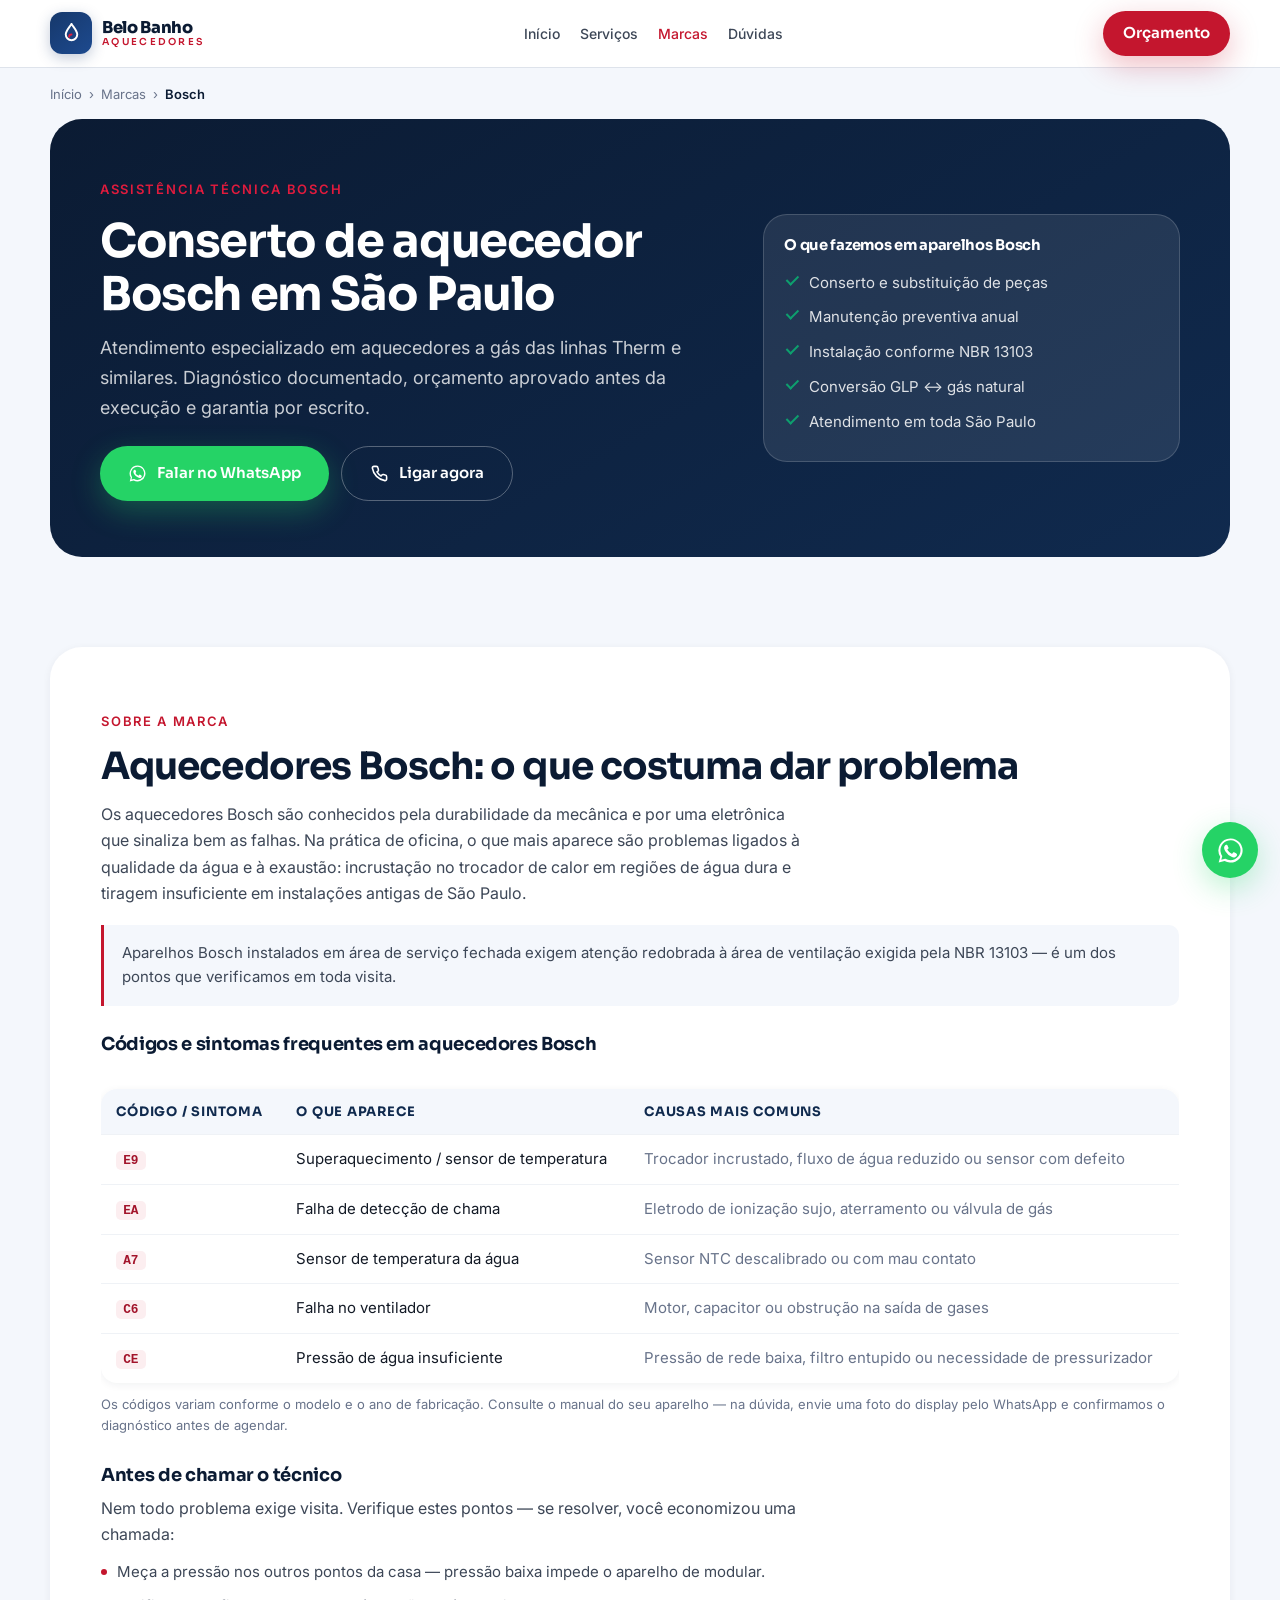
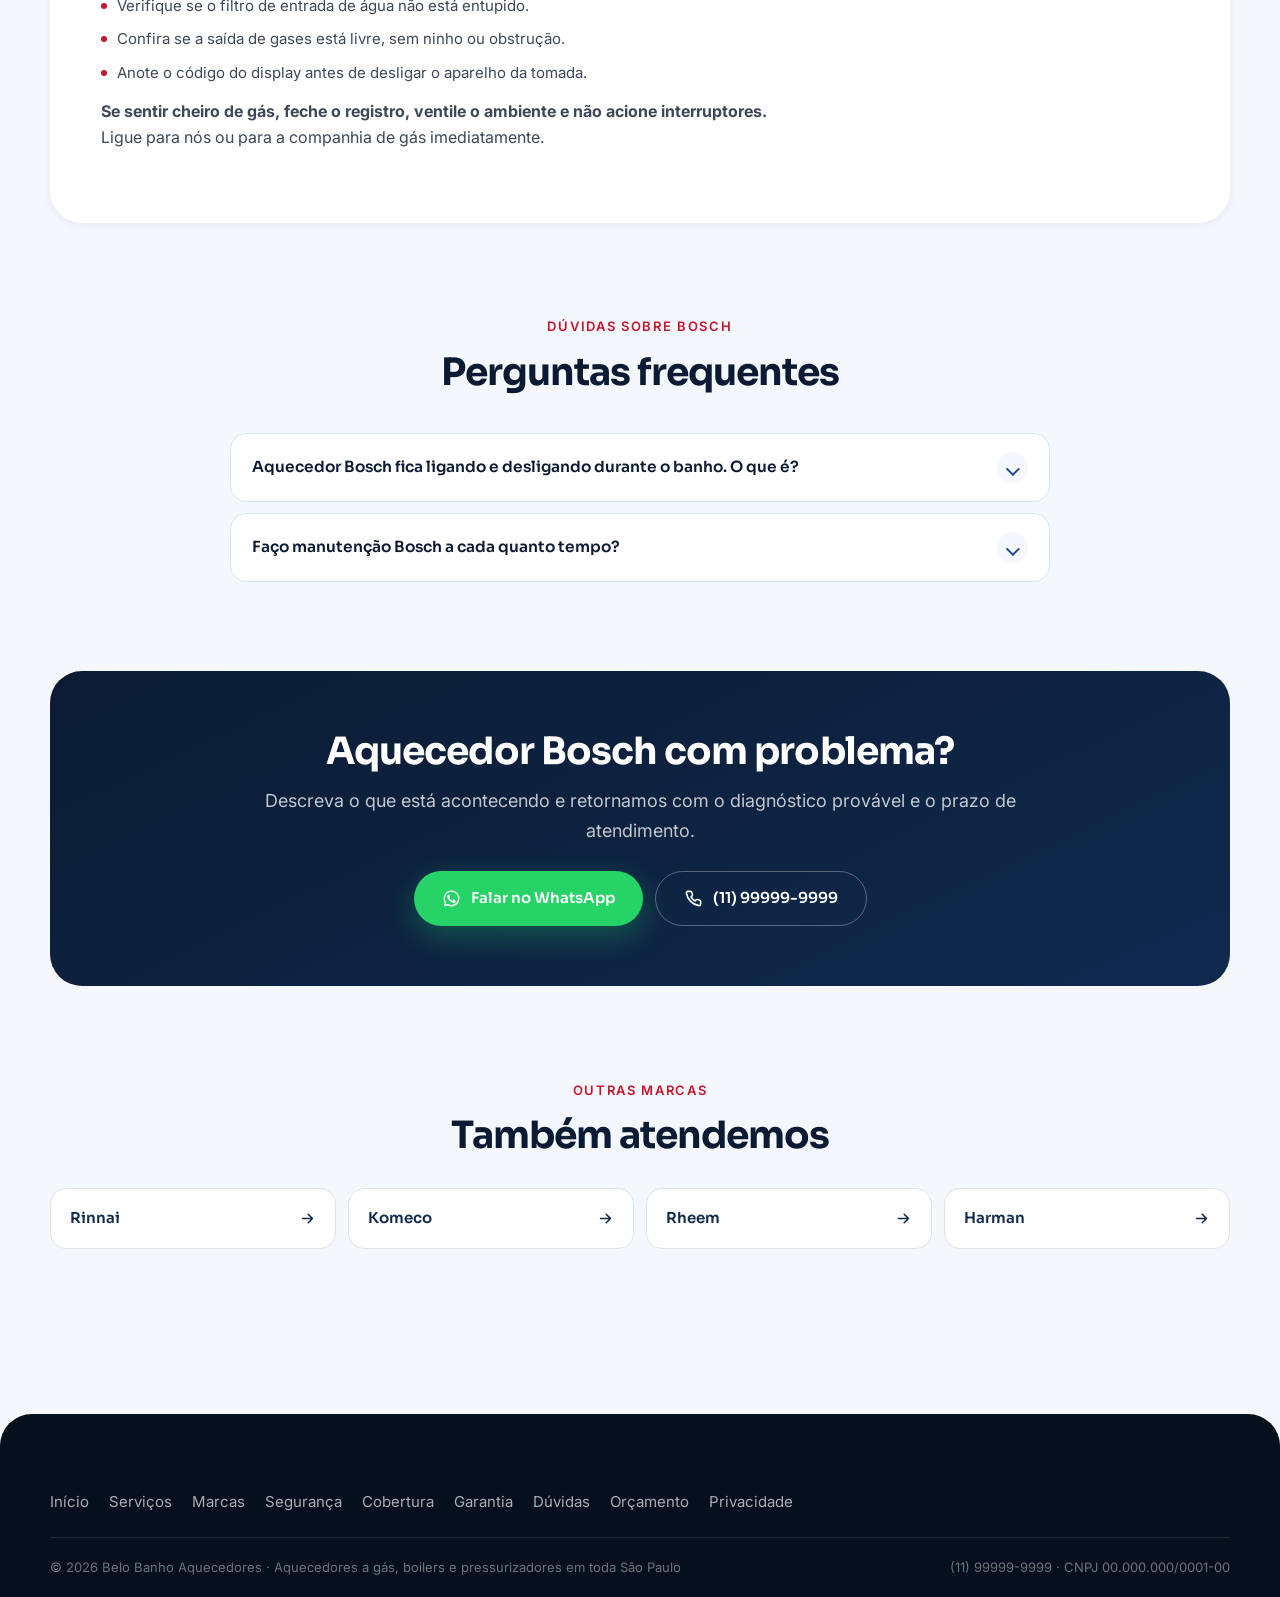
==== site/marcas/bosch.html @ 24847e59 "Add files via upload" ====
<!DOCTYPE html>
<html lang="pt-BR">
<head>
<meta charset="UTF-8">
<meta name="viewport" content="width=device-width, initial-scale=1">
<title>Conserto de Aquecedor Bosch em São Paulo | Belo Banho</title>
<meta name="description" content="Assistência técnica para aquecedor Bosch em toda São Paulo. Diagnóstico documentado, orçamento antes da execução e garantia por escrito.">
<link rel="canonical" href="https://belobanho.com.br/marcas/bosch.html">
<meta name="theme-color" content="#0B1B33">
<meta property="og:type" content="article"><meta property="og:locale" content="pt_BR">
<meta property="og:title" content="Conserto de Aquecedor Bosch em São Paulo | Belo Banho"><meta property="og:description" content="Assistência técnica para aquecedor Bosch em toda São Paulo. Diagnóstico documentado, orçamento antes da execução e garantia por escrito.">
<link rel="preconnect" href="https://fonts.googleapis.com">
<link rel="preconnect" href="https://fonts.gstatic.com" crossorigin>
<link href="https://fonts.googleapis.com/css2?family=Sora:wght@600;700;800&family=Inter:wght@400;500;600&display=swap" rel="stylesheet">
<link rel="stylesheet" href="../assets/style.css">
</head>
<body>
<a class="skip" href="#main">Pular para o conteúdo principal</a>
<header class="hdr" id="hdr"><div class="wrap nav"><a href="../index.html" class="logo" aria-label="Belo Banho Aquecedores — início"><span class="logo__mark"><svg viewBox="0 0 24 24" fill="none" stroke="#fff" stroke-width="2" stroke-linecap="round" stroke-linejoin="round" aria-hidden="true"><path d="M12 2c3 4.5 6 7.5 6 11a6 6 0 0 1-12 0c0-3.5 3-6.5 6-11"/><path d="M12 13a2.5 2.5 0 0 0-2.5 2.5" stroke="#E01B3D"/></svg></span><span class="logo__txt"><b>Belo Banho</b><span>Aquecedores</span></span></a><nav class="nav__links" aria-label="Navegação"><a href="../index.html">Início</a><a href="../index.html#servicos">Serviços</a><a href="../index.html#marcas" aria-current="true">Marcas</a><a href="../index.html#faq">Dúvidas</a></nav><a href="#orcamento" class="btn btn--primary nav-cta" style="min-height:42px;padding:10px 20px">Orçamento</a><button class="burger" id="burger" aria-label="Abrir menu de navegação" aria-expanded="false" aria-controls="drawer"><span></span><span></span><span></span></button></div></header><div class="drawer" id="drawer" role="dialog" aria-modal="true" aria-label="Menu de navegação"><button class="drawer__close" id="drawerClose" aria-label="Fechar menu"><svg viewBox="0 0 24 24" fill="none" stroke="currentColor" stroke-width="2" stroke-linecap="round" aria-hidden="true"><path d="M18 6 6 18M6 6l12 12"/></svg></button><a href="../index.html">Início</a><a href="../index.html#servicos">Serviços</a><a href="../index.html#marcas">Marcas</a><a href="../index.html#seguranca">Segurança</a><a href="../index.html#cobertura">Área de Atendimento</a><a href="../index.html#faq">Dúvidas</a><a href="#orcamento" class="btn btn--primary">Solicitar orçamento</a></div>
<main id="main"><div class="wrap">
<nav class="crumb" aria-label="Trilha de navegação"><ol>
  <li><a href="../index.html">Início</a></li><li aria-hidden="true">›</li>
  <li><a href="../index.html#marcas">Marcas</a></li><li aria-hidden="true">›</li>
  <li aria-current="page">Bosch</li>
</ol></nav>

<section class="phero">
  <div class="phero__grid">
    <div class="rv">
      <span class="eyebrow" style="color:var(--red-500)">Assistência técnica Bosch</span>
      <h1>Conserto de aquecedor Bosch em São Paulo</h1>
      <p class="lead">Atendimento especializado em aquecedores a gás das linhas Therm e similares. Diagnóstico documentado, orçamento aprovado antes da execução e garantia por escrito.</p>
      <div class="phero__cta">
        <a href="https://wa.me/5511999999999?text=Ol%C3%A1!%20Meu%20aquecedor%20Bosch%20est%C3%A1%20com%20problema." class="btn btn--wa" data-track="wa" data-origin="phero_bosch"><svg viewBox="0 0 24 24" fill="currentColor" aria-hidden="true"><path d="M12 2a10 10 0 0 0-8.5 15.2L2.2 22l4.9-1.3A10 10 0 1 0 12 2m0 18.1a8.3 8.3 0 0 1-4.2-1.2l-.3-.1-3.1.8.8-3-.2-.3A8.3 8.3 0 1 1 12 20.1m4.6-5.9-1.7-.8q-.35-.15-.55.15l-.8 1q-.25.3-.6.1a6.8 6.8 0 0 1-3.4-3q-.2-.35.05-.6l.7-.8q.2-.25.05-.5l-.9-2.1q-.2-.45-.6-.45h-.5q-.4 0-.75.4a3.2 3.2 0 0 0-.9 2.3 5.6 5.6 0 0 0 1.15 2.9 12 12 0 0 0 5 4.4 3.6 3.6 0 0 0 2.9.35 2.5 2.5 0 0 0 1.5-1.35 1.8 1.8 0 0 0 .1-1.1z"/></svg> Falar no WhatsApp</a>
        <a href="tel:+5511999999999" class="btn btn--onDark" data-track="tel" data-origin="phero_bosch"><svg viewBox="0 0 24 24" fill="none" stroke="currentColor" stroke-width="2" stroke-linecap="round" stroke-linejoin="round" aria-hidden="true"><path d="M21 16v3a2 2 0 0 1-2.2 2A19 19 0 0 1 3 5.2 2 2 0 0 1 5 3h3a2 2 0 0 1 2 1.7l.6 2.4a2 2 0 0 1-.5 1.9L8.8 10a15 15 0 0 0 5.2 5.2l1-1.3a2 2 0 0 1 1.9-.5l2.4.6A2 2 0 0 1 21 16"/></svg> Ligar agora</a>
      </div>
    </div>
    <div class="phero__card rv">
      <h2>O que fazemos em aparelhos Bosch</h2>
      <ul>
        <li><i class="ic ic-ck" aria-hidden="true"></i><span>Conserto e substituição de peças</span></li>
        <li><i class="ic ic-ck" aria-hidden="true"></i><span>Manutenção preventiva anual</span></li>
        <li><i class="ic ic-ck" aria-hidden="true"></i><span>Instalação conforme NBR 13103</span></li>
        <li><i class="ic ic-ck" aria-hidden="true"></i><span>Conversão GLP ↔ gás natural</span></li>
        <li><i class="ic ic-ck" aria-hidden="true"></i><span>Atendimento em toda São Paulo</span></li>
      </ul>
    </div>
  </div>
</section>

<section class="sect">
  <div class="panel-white prose rv">
    <span class="eyebrow">Sobre a marca</span>
    <h2 class="h2">Aquecedores Bosch: o que costuma dar problema</h2>
    <p>Os aquecedores Bosch são conhecidos pela durabilidade da mecânica e por uma eletrônica que sinaliza bem as falhas. Na prática de oficina, o que mais aparece são problemas ligados à qualidade da água e à exaustão: incrustação no trocador de calor em regiões de água dura e tiragem insuficiente em instalações antigas de São Paulo.</p>
    <div class="safety__note" style="background:var(--blue-50);border-left-color:var(--red-600);color:var(--gray-700);border-radius:0 10px 10px 0;margin-top:18px;padding:16px 18px;font-size:.9375rem">Aparelhos Bosch instalados em área de serviço fechada exigem atenção redobrada à área de ventilação exigida pela NBR 13103 — é um dos pontos que verificamos em toda visita.</div>

    <h3>Códigos e sintomas frequentes em aquecedores Bosch</h3>
    <div class="tblwrap"><table class="tbl">
      <caption>Os códigos variam conforme o modelo e o ano de fabricação. Consulte o manual do seu aparelho — na dúvida, envie uma foto do display pelo WhatsApp e confirmamos o diagnóstico antes de agendar.</caption>
      <thead><tr><th>Código / sintoma</th><th>O que aparece</th><th>Causas mais comuns</th></tr></thead>
      <tbody><tr><td><code>E9</code></td><td>Superaquecimento / sensor de temperatura</td><td>Trocador incrustado, fluxo de água reduzido ou sensor com defeito</td></tr><tr><td><code>EA</code></td><td>Falha de detecção de chama</td><td>Eletrodo de ionização sujo, aterramento ou válvula de gás</td></tr><tr><td><code>A7</code></td><td>Sensor de temperatura da água</td><td>Sensor NTC descalibrado ou com mau contato</td></tr><tr><td><code>C6</code></td><td>Falha no ventilador</td><td>Motor, capacitor ou obstrução na saída de gases</td></tr><tr><td><code>CE</code></td><td>Pressão de água insuficiente</td><td>Pressão de rede baixa, filtro entupido ou necessidade de pressurizador</td></tr></tbody>
    </table></div>

    <h3>Antes de chamar o técnico</h3>
    <p>Nem todo problema exige visita. Verifique estes pontos — se resolver, você economizou uma chamada:</p>
    <ul><li>Meça a pressão nos outros pontos da casa — pressão baixa impede o aparelho de modular.</li><li>Verifique se o filtro de entrada de água não está entupido.</li><li>Confira se a saída de gases está livre, sem ninho ou obstrução.</li><li>Anote o código do display antes de desligar o aparelho da tomada.</li></ul>
    <p><strong>Se sentir cheiro de gás, feche o registro, ventile o ambiente e não acione interruptores.</strong> Ligue para nós ou para a companhia de gás imediatamente.</p>
  </div>
</section>

<section class="sect" style="padding-top:0"><div class="wrap" style="width:100%">
  <div class="mid rv"><span class="eyebrow">Dúvidas sobre Bosch</span><h2 class="h2">Perguntas frequentes</h2></div>
  <div class="faq rv"><div class="faq__item"><button class="faq__q" aria-expanded="false">Aquecedor Bosch fica ligando e desligando durante o banho. O que é?<span class="faq__chev"><i class="ic ic-chev" aria-hidden="true"></i></span></button><div class="faq__a"><p>Normalmente é oscilação de vazão ou pressão de água abaixo do mínimo que o aparelho precisa para modular. Verificamos pressão de entrada, filtro e, se for o caso, indicamos pressurizador — mas só quando realmente resolve.</p></div></div><div class="faq__item"><button class="faq__q" aria-expanded="false">Faço manutenção Bosch a cada quanto tempo?<span class="faq__chev"><i class="ic ic-chev" aria-hidden="true"></i></span></button><div class="faq__a"><p>A cada 12 meses em uso residencial. Em São Paulo, onde a dureza da água favorece incrustação, a revisão anual do trocador é o que mais preserva o rendimento do aparelho.</p></div></div></div>
</div></section>

<section class="sect" id="orcamento" style="padding-top:0">
  <div class="cta rv" style="text-align:center">
    <h2 class="h2">Aquecedor Bosch com problema?</h2>
    <p class="lead" style="margin:0 auto 26px">Descreva o que está acontecendo e retornamos com o diagnóstico provável e o prazo de atendimento.</p>
    <div style="display:flex;gap:12px;justify-content:center;flex-wrap:wrap">
      <a href="https://wa.me/5511999999999?text=Ol%C3%A1!%20Meu%20aquecedor%20Bosch%20est%C3%A1%20com%20problema." class="btn btn--wa" data-track="wa" data-origin="cta_bosch"><svg viewBox="0 0 24 24" fill="currentColor" aria-hidden="true"><path d="M12 2a10 10 0 0 0-8.5 15.2L2.2 22l4.9-1.3A10 10 0 1 0 12 2m0 18.1a8.3 8.3 0 0 1-4.2-1.2l-.3-.1-3.1.8.8-3-.2-.3A8.3 8.3 0 1 1 12 20.1m4.6-5.9-1.7-.8q-.35-.15-.55.15l-.8 1q-.25.3-.6.1a6.8 6.8 0 0 1-3.4-3q-.2-.35.05-.6l.7-.8q.2-.25.05-.5l-.9-2.1q-.2-.45-.6-.45h-.5q-.4 0-.75.4a3.2 3.2 0 0 0-.9 2.3 5.6 5.6 0 0 0 1.15 2.9 12 12 0 0 0 5 4.4 3.6 3.6 0 0 0 2.9.35 2.5 2.5 0 0 0 1.5-1.35 1.8 1.8 0 0 0 .1-1.1z"/></svg> Falar no WhatsApp</a>
      <a href="tel:+5511999999999" class="btn btn--onDark" data-track="tel" data-origin="cta_bosch"><svg viewBox="0 0 24 24" fill="none" stroke="currentColor" stroke-width="2" stroke-linecap="round" stroke-linejoin="round" aria-hidden="true"><path d="M21 16v3a2 2 0 0 1-2.2 2A19 19 0 0 1 3 5.2 2 2 0 0 1 5 3h3a2 2 0 0 1 2 1.7l.6 2.4a2 2 0 0 1-.5 1.9L8.8 10a15 15 0 0 0 5.2 5.2l1-1.3a2 2 0 0 1 1.9-.5l2.4.6A2 2 0 0 1 21 16"/></svg> (11) 99999-9999</a>
    </div>
  </div>
</section>

<section class="sect" style="padding-top:0">
  <div class="mid rv"><span class="eyebrow">Outras marcas</span><h2 class="h2">Também atendemos</h2></div>
  <div class="rel rv"><a href="rinnai.html">Rinnai <svg viewBox="0 0 24 24" fill="none" stroke="currentColor" stroke-width="2.2" stroke-linecap="round" stroke-linejoin="round" aria-hidden="true"><path d="M5 12h14M13 6l6 6-6 6"/></svg></a><a href="komeco.html">Komeco <svg viewBox="0 0 24 24" fill="none" stroke="currentColor" stroke-width="2.2" stroke-linecap="round" stroke-linejoin="round" aria-hidden="true"><path d="M5 12h14M13 6l6 6-6 6"/></svg></a><a href="rheem.html">Rheem <svg viewBox="0 0 24 24" fill="none" stroke="currentColor" stroke-width="2.2" stroke-linecap="round" stroke-linejoin="round" aria-hidden="true"><path d="M5 12h14M13 6l6 6-6 6"/></svg></a><a href="harman.html">Harman <svg viewBox="0 0 24 24" fill="none" stroke="currentColor" stroke-width="2.2" stroke-linecap="round" stroke-linejoin="round" aria-hidden="true"><path d="M5 12h14M13 6l6 6-6 6"/></svg></a></div>
</section>
</div></main>

<footer class="ft"><div class="wrap"><div style="display:flex;flex-wrap:wrap;gap:12px 20px;font-size:.9375rem;padding-bottom:22px"><a href="../index.html">Início</a><a href="../index.html#servicos">Serviços</a><a href="../index.html#marcas">Marcas</a><a href="../index.html#seguranca">Segurança</a><a href="../index.html#cobertura">Cobertura</a><a href="../index.html#garantia">Garantia</a><a href="../index.html#faq">Dúvidas</a><a href="../index.html#orcamento">Orçamento</a><a href="/politica-de-privacidade">Privacidade</a></div><div class="ft__bottom"><span>© 2026 Belo Banho Aquecedores · Aquecedores a gás, boilers e pressurizadores em toda São Paulo</span><span>(11) 99999-9999 · CNPJ 00.000.000/0001-00</span></div></div></footer>

<a href="https://wa.me/5511999999999?text=Ol%C3%A1!%20Meu%20aquecedor%20Bosch%20est%C3%A1%20com%20problema." class="wafab" aria-label="Falar no WhatsApp" data-track="wa" data-origin="fab"><svg viewBox="0 0 24 24" fill="currentColor" aria-hidden="true"><path d="M12 2a10 10 0 0 0-8.5 15.2L2.2 22l4.9-1.3A10 10 0 1 0 12 2m0 18.1a8.3 8.3 0 0 1-4.2-1.2l-.3-.1-3.1.8.8-3-.2-.3A8.3 8.3 0 1 1 12 20.1m4.6-5.9-1.7-.8q-.35-.15-.55.15l-.8 1q-.25.3-.6.1a6.8 6.8 0 0 1-3.4-3q-.2-.35.05-.6l.7-.8q.2-.25.05-.5l-.9-2.1q-.2-.45-.6-.45h-.5q-.4 0-.75.4a3.2 3.2 0 0 0-.9 2.3 5.6 5.6 0 0 0 1.15 2.9 12 12 0 0 0 5 4.4 3.6 3.6 0 0 0 2.9.35 2.5 2.5 0 0 0 1.5-1.35 1.8 1.8 0 0 0 .1-1.1z"/></svg></a>

<script type="application/ld+json">{"@context": "https://schema.org", "@type": "Service", "serviceType": "Conserto de aquecedor Bosch", "brand": {"@type": "Brand", "name": "Bosch"}, "provider": {"@type": "HVACBusiness", "name": "Belo Banho Aquecedores", "@id": "https://belobanho.com.br/#organizacao"}, "areaServed": {"@type": "City", "name": "São Paulo"}, "description": "Assistência técnica para aquecedor Bosch em toda São Paulo. Diagnóstico documentado, orçamento antes da execução e garantia por escrito."}</script>
<script type="application/ld+json">{"@context": "https://schema.org", "@type": "FAQPage", "mainEntity": [{"@type": "Question", "name": "Aquecedor Bosch fica ligando e desligando durante o banho. O que é?", "acceptedAnswer": {"@type": "Answer", "text": "Normalmente é oscilação de vazão ou pressão de água abaixo do mínimo que o aparelho precisa para modular. Verificamos pressão de entrada, filtro e, se for o caso, indicamos pressurizador — mas só quando realmente resolve."}}, {"@type": "Question", "name": "Faço manutenção Bosch a cada quanto tempo?", "acceptedAnswer": {"@type": "Answer", "text": "A cada 12 meses em uso residencial. Em São Paulo, onde a dureza da água favorece incrustação, a revisão anual do trocador é o que mais preserva o rendimento do aparelho."}}]}</script>
<script type="application/ld+json">{"@context": "https://schema.org", "@type": "BreadcrumbList", "itemListElement": [{"@type": "ListItem", "position": 1, "name": "Início", "item": "https://belobanho.com.br/"}, {"@type": "ListItem", "position": 2, "name": "Marcas", "item": "https://belobanho.com.br/#marcas"}, {"@type": "ListItem", "position": 3, "name": "Bosch", "item": "https://belobanho.com.br/marcas/bosch.html"}]}</script>
<script src="../assets/app.js" defer></script>
</body>
</html>
---- site/assets/style.css ----
/* Campo Belo Aquecedores — Design System (ver 02-design-system.md) */
:root{
  --blue-950:#060F1D;--blue-900:#0B1B33;--blue-800:#102A4E;--blue-700:#16386B;
  --blue-600:#1D4A8F;--blue-500:#2A61B0;--blue-100:#E4ECF7;--blue-50:#F4F7FC;
  --red-700:#A2132A;--red-600:#C4162E;--red-500:#E01B3D;--red-50:#FCEEF0;
  --ink:#131A26;--gray-700:#3D4757;--gray-500:#68738A;--gray-300:#B4BDCB;
  --gray-200:#DEE3EB;--gray-100:#EFF2F6;--white:#fff;
  --wa:#25D366;--wa-dark:#1DA851;--success:#0E9F6E;--star:#F5B301;
  --font-display:'Sora',system-ui,-apple-system,sans-serif;
  --font-body:'Inter',system-ui,-apple-system,sans-serif;
  --fs-display:clamp(2.2rem,1.35rem + 3.6vw,3.7rem);
  --fs-h2:clamp(1.6rem,1.25rem + 1.7vw,2.35rem);
  --fs-lead:clamp(1rem,.97rem + .25vw,1.125rem);
  --fs-sm:.9375rem;--fs-xs:.8125rem;
  --r-sm:10px;--r-md:16px;--r-lg:24px;--r-xl:32px;--r-full:999px;
  --sh-sm:0 2px 8px rgba(11,27,51,.06);--sh-md:0 8px 28px rgba(11,27,51,.08);
  --sh-lg:0 20px 56px rgba(11,27,51,.12);--sh-xl:0 32px 80px rgba(11,27,51,.16);
  --sh-red:0 10px 30px rgba(196,22,46,.28);--sh-wa:0 10px 30px rgba(37,211,102,.3);
  --ease:cubic-bezier(.4,0,.2,1);--ease-out:cubic-bezier(.16,1,.3,1);--gutter:20px;
}
@media(min-width:640px){:root{--gutter:32px}}
@media(min-width:1024px){:root{--gutter:44px}}
*{margin:0;padding:0;box-sizing:border-box}
html{scroll-behavior:smooth;-webkit-text-size-adjust:100%}
body{font-family:var(--font-body);font-size:1rem;line-height:1.65;color:var(--ink);background:var(--blue-50);-webkit-font-smoothing:antialiased;overflow-x:hidden}
a{color:inherit;text-decoration:none}
ul{list-style:none}
button{font:inherit;background:none;border:none;cursor:pointer;color:inherit}
svg{display:block}
img{max-width:100%;display:block}
:focus-visible{outline:3px solid var(--blue-600);outline-offset:3px;border-radius:4px}
.skip{position:absolute;left:-9999px;top:0;z-index:999;background:var(--blue-900);color:#fff;padding:14px 22px;border-radius:0 0 var(--r-sm) 0;font-weight:600}
.skip:focus{left:0}
.sr{position:absolute;width:1px;height:1px;overflow:hidden;clip:rect(0,0,0,0);white-space:nowrap}
.wrap{width:min(1180px,100% - 2*var(--gutter));margin-inline:auto}
.sect{padding:clamp(52px,7vw,92px) 0}
h1,h2,h3,h4{font-family:var(--font-display);line-height:1.14;color:var(--blue-900);letter-spacing:-.02em}
p{max-width:70ch}
.eyebrow{display:inline-flex;align-items:center;gap:9px;font-size:var(--fs-xs);font-weight:600;letter-spacing:.13em;text-transform:uppercase;color:var(--red-600);margin-bottom:14px}
.h2{font-size:var(--fs-h2);margin-bottom:12px;letter-spacing:-.025em}
.lead{color:var(--gray-500);font-size:var(--fs-lead)}
.mid{text-align:center}
.mid .lead{margin-inline:auto}
.mid .eyebrow{justify-content:center}

.btn{display:inline-flex;align-items:center;justify-content:center;gap:10px;min-height:52px;padding:14px 28px;font-family:var(--font-display);font-weight:600;font-size:var(--fs-sm);border-radius:var(--r-full);transition:transform .16s var(--ease),box-shadow .16s var(--ease),background-color .16s var(--ease),border-color .16s var(--ease);white-space:nowrap;text-align:center}
.btn:hover{transform:translateY(-2px)}
.btn:active{transform:translateY(0)}
.btn svg{width:19px;height:19px;flex:none}
.btn--primary{background:var(--red-600);color:#fff;box-shadow:var(--sh-red)}
.btn--primary:hover{background:var(--red-700)}
.btn--blue{background:var(--blue-700);color:#fff;box-shadow:var(--sh-md)}
.btn--blue:hover{background:var(--blue-600)}
.btn--wa{background:var(--wa);color:#fff;box-shadow:var(--sh-wa)}
.btn--wa:hover{background:var(--wa-dark)}
.btn--light{background:#fff;color:var(--blue-800);box-shadow:var(--sh-md)}
.btn--outline{border:2px solid var(--gray-200);color:var(--blue-700);background:#fff}
.btn--outline:hover{border-color:var(--blue-600);color:var(--blue-600)}
.btn--onDark{border:1.5px solid rgba(255,255,255,.3);color:#fff}
.btn--onDark:hover{background:rgba(255,255,255,.1)}
.btn__stack{display:flex;flex-direction:column;align-items:flex-start;line-height:1.2}
.btn__stack small{font-weight:400;font-size:.72rem;opacity:.78}

.hdr{position:sticky;top:0;z-index:50;background:rgba(255,255,255,.94);backdrop-filter:saturate(180%) blur(14px);border-bottom:1px solid var(--gray-200);transition:box-shadow .24s var(--ease)}
.hdr.is-stuck{box-shadow:var(--sh-md)}
.nav{display:flex;align-items:center;justify-content:space-between;gap:18px;padding:11px 0}
.logo{display:flex;align-items:center;gap:10px;flex:none}
.logo__mark{width:42px;height:42px;border-radius:12px;background:linear-gradient(140deg,var(--blue-700),var(--blue-600));display:grid;place-items:center;flex:none;box-shadow:0 4px 14px rgba(22,56,107,.26)}
.logo__mark svg{width:23px;height:23px}
.logo__txt{display:flex;flex-direction:column;line-height:1.1}
.logo__txt b{font-family:var(--font-display);font-size:1.02rem;font-weight:800;color:var(--blue-900);letter-spacing:-.02em}
.logo__txt span{font-family:var(--font-display);font-size:.6rem;font-weight:600;letter-spacing:.24em;text-transform:uppercase;color:var(--red-600)}
.nav__links{display:none;align-items:center;gap:20px;font-size:.875rem;font-weight:500}
.nav__links a{display:inline-flex;align-items:center;gap:6px;color:var(--gray-700);transition:color .16s;padding:6px 0}
.nav__links a:hover,.nav__links a[aria-current]{color:var(--red-600)}
.nav__links svg{width:15px;height:15px;color:var(--blue-600)}
.nav__links a:hover svg{color:var(--red-600)}
.burger{display:grid;place-items:center;width:44px;height:44px;border-radius:var(--r-sm);flex:none}
.burger span{display:block;width:22px;height:2px;background:var(--blue-900);border-radius:2px;transition:transform .3s var(--ease),opacity .2s}
.burger span+span{margin-top:5px}
.burger[aria-expanded="true"] span:nth-child(1){transform:translateY(7px) rotate(45deg)}
.burger[aria-expanded="true"] span:nth-child(2){opacity:0}
.burger[aria-expanded="true"] span:nth-child(3){transform:translateY(-7px) rotate(-45deg)}
@media(min-width:1100px){.nav__links{display:flex}.burger{display:none}}
.nav-cta{display:none}
@media(min-width:1100px){.nav-cta{display:inline-flex}}
.drawer{position:fixed;inset:0;z-index:70;background:var(--blue-900);display:flex;flex-direction:column;justify-content:center;gap:2px;padding:32px var(--gutter);opacity:0;visibility:hidden;transition:opacity .3s var(--ease),visibility .3s;overflow-y:auto}
.drawer.is-open{opacity:1;visibility:visible}
.drawer a{font-family:var(--font-display);font-size:1.15rem;font-weight:600;color:#fff;padding:12px 0;border-bottom:1px solid rgba(255,255,255,.1)}
.drawer .btn{margin-top:20px;align-self:flex-start}
.drawer__close{position:absolute;top:16px;right:var(--gutter);width:44px;height:44px;display:grid;place-items:center;color:#fff}
.drawer__close svg{width:26px;height:26px}

.hero{position:relative;background:linear-gradient(150deg,var(--blue-950),var(--blue-900) 45%,var(--blue-800));color:#fff;overflow:hidden;border-radius:0 0 var(--r-xl) var(--r-xl);padding:clamp(32px,4.5vw,56px) 0 clamp(92px,10vw,132px)}
.hero::after{content:"";position:absolute;inset:0;pointer-events:none;opacity:.45;background-image:linear-gradient(rgba(255,255,255,.03) 1px,transparent 1px),linear-gradient(90deg,rgba(255,255,255,.03) 1px,transparent 1px);background-size:54px 54px;mask-image:radial-gradient(ellipse 75% 65% at 45% 40%,#000,transparent)}
.hero__grid{position:relative;z-index:2;display:grid;gap:34px;align-items:center}
@media(min-width:1024px){.hero__grid{grid-template-columns:1.02fr .98fr;gap:40px}}
.badge{display:inline-flex;align-items:center;gap:9px;background:rgba(255,255,255,.1);border:1px solid rgba(255,255,255,.2);color:#fff;font-size:.72rem;font-weight:600;letter-spacing:.1em;text-transform:uppercase;padding:8px 16px;border-radius:var(--r-full);margin-bottom:18px}
.badge svg{width:15px;height:15px;color:var(--red-500)}
.hero h1{font-size:var(--fs-display);font-weight:800;color:#fff;letter-spacing:-.035em;margin-bottom:16px;line-height:1.06;max-width:13ch}
.hero h1 em{font-style:normal;color:var(--red-500)}
.hero__lead{color:rgba(255,255,255,.78);font-size:var(--fs-lead);margin-bottom:22px;max-width:46ch}
.hero__list{display:grid;grid-template-columns:repeat(2,minmax(0,1fr));gap:9px 18px;margin-bottom:26px;max-width:430px}
.hero__list li{display:flex;align-items:center;gap:9px;font-size:var(--fs-sm);color:rgba(255,255,255,.92);font-weight:500}
.hero__list svg{width:17px;height:17px;color:var(--success);flex:none}
.hero__cta{display:flex;gap:12px;flex-wrap:wrap}
.hero__cta .btn{flex:1 1 auto;min-width:206px}
.hero__right{position:relative;display:grid;gap:16px}
@media(min-width:560px){.hero__right{grid-template-columns:1.3fr .7fr;align-items:stretch}}
.hero__photo{position:relative;border-radius:var(--r-lg);background:linear-gradient(160deg,var(--blue-700),var(--blue-800));min-height:320px;display:grid;place-items:center;border:1px solid rgba(255,255,255,.12)}
.hero__photo>img{width:100%;height:100%;object-fit:cover;position:absolute;inset:0;border-radius:inherit}
.photo-slot{display:grid;place-items:center;gap:9px;text-align:center;padding:22px;color:rgba(255,255,255,.45);font-size:.72rem;line-height:1.45}
.photo-slot svg{width:46px;height:46px;opacity:.5}
.mascot{position:absolute;right:-10px;bottom:-6px;width:clamp(112px,30%,170px);z-index:3;filter:drop-shadow(0 14px 26px rgba(0,0,0,.4))}
.mascot--float{animation:bob 4.2s ease-in-out infinite}
@keyframes bob{0%,100%{transform:translateY(0)}50%{transform:translateY(-9px)}}
.bubble{position:absolute;top:14px;left:14px;z-index:4;background:#fff;color:var(--blue-900);border-radius:16px 16px 16px 4px;padding:10px 13px;box-shadow:var(--sh-lg);max-width:165px;font-size:.76rem;line-height:1.35}
.bubble b{display:block;font-family:var(--font-display);font-size:.84rem;margin-bottom:2px}
.hero__brands{background:linear-gradient(160deg,rgba(255,255,255,.12),rgba(255,255,255,.05));border:1px solid rgba(255,255,255,.16);border-radius:var(--r-lg);padding:19px 17px;backdrop-filter:blur(6px)}
.hero__brands h2{font-size:.72rem;font-weight:700;color:#fff;letter-spacing:.08em;text-transform:uppercase;margin-bottom:12px;line-height:1.35}
.hero__brands li{display:flex;align-items:center;gap:8px;padding:4px 0;font-size:var(--fs-sm);color:rgba(255,255,255,.9);font-weight:500}
.hero__brands svg{width:15px;height:15px;color:var(--success);flex:none}
.hero__brands a:hover{color:#fff;text-decoration:underline}

.stats{position:relative;z-index:5;margin-top:clamp(-72px,-7vw,-52px)}
.stats__in{background:#fff;border-radius:var(--r-lg);box-shadow:var(--sh-lg);display:grid;gap:4px;padding:8px}
@media(min-width:640px){.stats__in{grid-template-columns:repeat(2,1fr)}}
@media(min-width:1024px){.stats__in{grid-template-columns:repeat(4,1fr)}}
.stat{display:flex;align-items:center;gap:13px;padding:17px 15px;border-radius:var(--r-md);transition:background .2s}
.stat:hover{background:var(--blue-50)}
.stat__ic{width:44px;height:44px;border-radius:12px;background:var(--blue-100);color:var(--blue-700);display:grid;place-items:center;flex:none}
.stat__ic svg{width:23px;height:23px}
.stat b{display:block;font-family:var(--font-display);font-size:.92rem;color:var(--blue-900);line-height:1.25}
.stat span{font-size:var(--fs-xs);color:var(--gray-500);line-height:1.4}

.panel-white{background:#fff;border-radius:var(--r-xl);padding:clamp(30px,5vw,60px) clamp(20px,4vw,52px);box-shadow:var(--sh-sm)}

.svc{display:grid;gap:15px;margin-top:38px;grid-template-columns:repeat(auto-fit,minmax(min(100%,192px),1fr))}
.svc__card{background:#fff;border:1px solid var(--gray-200);border-radius:var(--r-md);padding:25px 18px;text-align:center;transition:transform .24s var(--ease),box-shadow .24s var(--ease),border-color .24s}
.svc__card:hover{transform:translateY(-6px);box-shadow:var(--sh-lg);border-color:var(--blue-100)}
.svc__ic{width:54px;height:54px;margin:0 auto 15px;border-radius:15px;background:var(--blue-50);color:var(--blue-700);display:grid;place-items:center}
.svc__ic svg{width:27px;height:27px}
.svc__card h3{font-size:.96rem;font-weight:700;margin-bottom:7px;line-height:1.3}
.svc__card p{font-size:var(--fs-xs);color:var(--gray-500);line-height:1.55;margin-inline:auto}

.brandrow{display:flex;flex-wrap:wrap;justify-content:center;align-items:center;gap:13px;margin-top:30px}
.brandrow a{font-family:var(--font-display);font-weight:700;font-size:1rem;color:var(--blue-800);background:#fff;border:1px solid var(--gray-200);border-radius:var(--r-sm);padding:13px 24px;transition:transform .2s var(--ease),border-color .2s,color .2s,box-shadow .2s}
.brandrow a:hover{transform:translateY(-3px);border-color:var(--red-500);color:var(--red-600);box-shadow:var(--sh-sm)}

.proc{display:grid;gap:26px;margin-top:42px;grid-template-columns:1fr;position:relative}
@media(min-width:768px){.proc{grid-template-columns:repeat(2,1fr)}}
@media(min-width:1100px){.proc{grid-template-columns:repeat(4,1fr);gap:18px}}
.proc__step{text-align:center;position:relative;padding:0 8px}
.proc__ic{width:74px;height:74px;margin:0 auto 15px;border-radius:50%;background:#fff;border:2px solid var(--blue-100);color:var(--blue-700);display:grid;place-items:center;position:relative;box-shadow:var(--sh-sm)}
.proc__ic svg{width:33px;height:33px}
.proc__n{position:absolute;top:-5px;right:-5px;width:27px;height:27px;border-radius:50%;background:var(--red-600);color:#fff;font-family:var(--font-display);font-size:.78rem;font-weight:700;display:grid;place-items:center;box-shadow:var(--sh-red)}
.proc__step h3{font-size:.98rem;margin-bottom:7px}
.proc__step p{font-size:var(--fs-xs);color:var(--gray-500);line-height:1.55;margin-inline:auto;max-width:30ch}
@media(min-width:1100px){
  .proc__step::after{content:"";position:absolute;top:37px;left:calc(50% + 50px);width:calc(100% - 100px);height:2px;background:repeating-linear-gradient(90deg,var(--blue-100) 0 7px,transparent 7px 14px)}
  .proc__step:last-child::after{display:none}
}

.about{display:grid;gap:30px;align-items:center}
@media(min-width:900px){.about{grid-template-columns:.82fr 1.18fr;gap:42px}}
.about__photo{border-radius:var(--r-lg);overflow:hidden;background:linear-gradient(150deg,var(--blue-700),var(--blue-900));min-height:270px;display:grid;place-items:center;position:relative}
.about__photo img{width:100%;height:100%;object-fit:cover}
.mini{display:grid;grid-template-columns:repeat(auto-fit,minmax(min(100%,156px),1fr));gap:14px;margin:22px 0}
.mini li{display:flex;gap:10px;align-items:flex-start}
.mini svg{width:20px;height:20px;color:var(--red-600);flex:none;margin-top:2px}
.mini b{display:block;font-family:var(--font-display);font-size:.84rem;color:var(--blue-900);line-height:1.3}
.mini span{font-size:.74rem;color:var(--gray-500);line-height:1.4}

.safety{background:linear-gradient(160deg,var(--blue-900),var(--blue-800));color:#fff;border-radius:var(--r-xl);padding:clamp(30px,5vw,60px) clamp(20px,4vw,52px);position:relative;overflow:hidden}
.safety::before{content:"";position:absolute;width:520px;height:520px;border-radius:50%;bottom:-260px;left:-160px;background:radial-gradient(circle,rgba(196,22,46,.17),transparent 65%)}
.safety__grid{position:relative;z-index:2;display:grid;gap:30px}
@media(min-width:1024px){.safety__grid{grid-template-columns:.95fr 1.05fr;gap:46px;align-items:center}}
.safety .h2{color:#fff}
.safety .lead{color:rgba(255,255,255,.75)}
.checks{display:grid;gap:2px;background:rgba(255,255,255,.08);border:1px solid rgba(255,255,255,.13);border-radius:var(--r-md);overflow:hidden}
.checks li{display:flex;gap:13px;align-items:flex-start;padding:15px 17px;background:rgba(11,27,51,.48)}
.checks__ic{width:25px;height:25px;border-radius:50%;background:rgba(14,159,110,.18);color:#4ADE9E;display:grid;place-items:center;flex:none;margin-top:1px}
.checks__ic svg{width:13px;height:13px}
.checks b{display:block;font-family:var(--font-display);font-size:var(--fs-sm);font-weight:600;color:#fff;margin-bottom:2px}
.checks span{font-size:var(--fs-xs);color:rgba(255,255,255,.6);line-height:1.5}
.safety__note{margin-top:20px;padding:17px 19px;border-left:3px solid var(--red-500);background:rgba(255,255,255,.05);border-radius:0 var(--r-sm) var(--r-sm) 0;font-size:var(--fs-sm);color:rgba(255,255,255,.88)}

.testi{display:grid;gap:17px;margin-top:38px;grid-template-columns:repeat(auto-fit,minmax(min(100%,285px),1fr))}
.testi__card{background:#fff;border:1px solid var(--gray-200);border-radius:var(--r-md);padding:25px 22px;display:flex;flex-direction:column;gap:13px;transition:transform .24s var(--ease),box-shadow .24s var(--ease)}
.testi__card:hover{transform:translateY(-5px);box-shadow:var(--sh-lg)}
.testi__top{display:flex;align-items:center;justify-content:space-between;gap:10px}
.stars{display:flex;gap:2px;color:var(--star)}
.stars svg{width:16px;height:16px}
.gmark{display:flex;align-items:center;gap:5px;font-size:.67rem;color:var(--gray-500);font-weight:500}
.gmark svg{width:14px;height:14px}
.testi__card p{font-size:var(--fs-sm);color:var(--gray-700);flex:1;line-height:1.6}
.testi__who{display:flex;align-items:center;gap:11px;padding-top:13px;border-top:1px solid var(--gray-100)}
.avatar{width:41px;height:41px;border-radius:50%;background:linear-gradient(140deg,var(--blue-600),var(--blue-800));color:#fff;font-family:var(--font-display);font-weight:700;display:grid;place-items:center;font-size:.84rem;flex:none}
.testi__who b{display:block;font-size:.87rem;color:var(--blue-900)}
.testi__who span{font-size:.74rem;color:var(--gray-500)}

.guar{display:grid;gap:17px;margin-top:34px}
@media(min-width:768px){.guar{grid-template-columns:1fr 1fr}}
.guar__box{background:#fff;border:1px solid var(--gray-200);border-radius:var(--r-md);padding:26px 24px}
.guar__box--yes{border-top:3px solid var(--success)}
.guar__box--no{border-top:3px solid var(--gray-300)}
.guar__box h3{font-size:1rem;margin-bottom:15px;display:flex;align-items:center;gap:9px}
.guar__box h3 svg{width:20px;height:20px;flex:none}
.guar__box--yes h3 svg{color:var(--success)}
.guar__box--no h3 svg{color:var(--gray-300)}
.guar__box li{display:flex;gap:11px;align-items:flex-start;padding:8px 0;font-size:var(--fs-sm);color:var(--gray-700);border-bottom:1px solid var(--gray-100)}
.guar__box li:last-child{border:0}
.guar__box li::before{content:"";width:5px;height:5px;border-radius:50%;background:var(--gray-300);flex:none;margin-top:9px}
.guar__box--yes li::before{background:var(--success)}

.faq{max-width:820px;margin:38px auto 0;display:grid;gap:11px}
.faq__item{border:1px solid var(--gray-200);border-radius:var(--r-md);background:#fff;overflow:hidden;transition:border-color .24s,box-shadow .24s}
.faq__item.is-open{border-color:var(--blue-600);box-shadow:var(--sh-md)}
.faq__q{width:100%;display:flex;justify-content:space-between;align-items:center;gap:16px;padding:18px 21px;text-align:left;font-family:var(--font-display);font-size:.96rem;font-weight:600;color:var(--blue-900);min-height:56px}
.faq__chev{width:31px;height:31px;border-radius:50%;background:var(--blue-50);color:var(--blue-600);display:grid;place-items:center;flex:none;transition:transform .3s var(--ease),background .3s,color .3s}
.faq__chev svg{width:15px;height:15px}
.faq__item.is-open .faq__chev{transform:rotate(180deg);background:var(--red-50);color:var(--red-600)}
.faq__a{max-height:0;overflow:hidden;transition:max-height .38s var(--ease)}
.faq__a p{padding:0 21px 19px;font-size:var(--fs-sm);color:var(--gray-500);max-width:none}

.cta{background:linear-gradient(155deg,var(--blue-900),var(--blue-800));color:#fff;border-radius:var(--r-xl);padding:clamp(30px,5vw,60px) clamp(20px,4vw,52px)}
.cta__grid{display:grid;gap:34px}
@media(min-width:1024px){.cta__grid{grid-template-columns:.88fr 1.12fr;gap:46px;align-items:start}}
.cta .h2{color:#fff}
.cta .lead{color:rgba(255,255,255,.75)}
.cta__alt{margin-top:24px;padding-top:21px;border-top:1px solid rgba(255,255,255,.14)}
.cta__alt p{font-size:var(--fs-sm);color:rgba(255,255,255,.7);margin-bottom:12px}
.cta__altBtns{display:flex;gap:11px;flex-wrap:wrap}
.form{background:#fff;border-radius:var(--r-lg);padding:clamp(22px,3.5vw,34px);box-shadow:var(--sh-xl)}
.form__row{display:grid;gap:15px;margin-bottom:15px}
@media(min-width:560px){.form__row--2{grid-template-columns:1fr 1fr}}
.field label{display:block;font-size:var(--fs-xs);font-weight:600;color:var(--blue-900);margin-bottom:6px}
.field label .req{color:var(--red-600)}
.field input,.field textarea{width:100%;min-height:52px;padding:14px 15px;font-family:var(--font-body);font-size:1rem;color:var(--ink);background:#fff;border:1.5px solid var(--gray-200);border-radius:var(--r-md);transition:border-color .16s,box-shadow .16s}
.field textarea{min-height:88px;resize:vertical}
.field input::placeholder,.field textarea::placeholder{color:var(--gray-300)}
.field input:focus,.field textarea:focus{outline:none;border-color:var(--blue-600);box-shadow:0 0 0 4px rgba(29,74,143,.12)}
.field .hint{font-size:.73rem;color:var(--gray-500);margin-top:5px}
.field .err{display:none;font-size:.73rem;color:var(--red-600);margin-top:5px;font-weight:500}
.field.has-error input,.field.has-error textarea{border-color:var(--red-600)}
.field.has-error .err{display:block}
.field.has-error .hint{display:none}
fieldset{border:0;margin-bottom:17px}
legend{font-size:var(--fs-xs);font-weight:600;color:var(--blue-900);margin-bottom:9px;padding:0}
.opts{display:grid;grid-template-columns:repeat(auto-fit,minmax(128px,1fr));gap:8px}
.opt{position:relative}
.opt input{position:absolute;opacity:0;width:0;height:0}
.opt span{display:flex;align-items:center;justify-content:center;text-align:center;min-height:46px;padding:9px 10px;font-size:.82rem;font-weight:500;color:var(--gray-700);background:var(--gray-100);border:1.5px solid transparent;border-radius:var(--r-sm);cursor:pointer;transition:all .16s var(--ease)}
.opt span:hover{background:var(--blue-100)}
.opt input:checked+span{background:var(--blue-100);border-color:var(--blue-600);color:var(--blue-800);font-weight:600}
.opt input:focus-visible+span{outline:3px solid var(--blue-600);outline-offset:2px}
.form .btn{width:100%}
.form__legal{font-size:.7rem;color:var(--gray-500);margin-top:12px;text-align:center;line-height:1.5;max-width:none}
.form__legal a{color:var(--blue-600);text-decoration:underline}
.form__ok{display:none;text-align:center;padding:22px 8px}
.form__ok svg{width:48px;height:48px;color:var(--success);margin:0 auto 13px}
.form__ok h3{font-size:1.12rem;margin-bottom:7px}
.form__ok p{font-size:var(--fs-sm);color:var(--gray-500);margin-inline:auto}
.form.is-sent .form__body{display:none}
.form.is-sent .form__ok{display:block}

.crumb{font-size:var(--fs-xs);color:var(--gray-500);padding:16px 0 0}
.crumb ol{display:flex;flex-wrap:wrap;gap:7px;align-items:center;list-style:none}
.crumb a:hover{color:var(--red-600);text-decoration:underline}
.crumb li[aria-current]{color:var(--blue-900);font-weight:600}
.phero{background:linear-gradient(150deg,var(--blue-900),var(--blue-800));color:#fff;border-radius:var(--r-xl);padding:clamp(30px,5vw,56px) clamp(20px,4vw,50px);margin-top:14px;position:relative;overflow:hidden}
.phero__grid{display:grid;gap:28px;align-items:center;position:relative;z-index:2}
@media(min-width:900px){.phero__grid{grid-template-columns:1.2fr .8fr;gap:38px}}
.phero h1{color:#fff;font-size:clamp(1.85rem,1.3rem + 2.3vw,2.9rem);letter-spacing:-.03em;margin-bottom:13px}
.phero .lead{color:rgba(255,255,255,.78)}
.phero__cta{display:flex;gap:12px;flex-wrap:wrap;margin-top:24px}
.phero__card{background:rgba(255,255,255,.09);border:1px solid rgba(255,255,255,.16);border-radius:var(--r-lg);padding:22px 20px;position:relative}
.phero__card h2{font-size:.92rem;color:#fff;margin-bottom:12px}
.phero__card li{display:flex;gap:9px;align-items:flex-start;padding:5px 0;font-size:var(--fs-sm);color:rgba(255,255,255,.85)}
.phero__card svg{width:16px;height:16px;color:var(--success);flex:none;margin-top:4px}
.phero .mascot{right:6px;bottom:-4px;width:clamp(88px,14%,124px)}

.tbl{width:100%;border-collapse:collapse;margin-top:24px;background:#fff;border-radius:var(--r-md);overflow:hidden;box-shadow:var(--sh-sm);font-size:var(--fs-sm)}
.tbl caption{caption-side:bottom;font-size:var(--fs-xs);color:var(--gray-500);padding-top:11px;text-align:left}
.tbl th,.tbl td{padding:12px 15px;text-align:left;border-bottom:1px solid var(--gray-100);vertical-align:top}
.tbl thead th{background:var(--blue-50);font-family:var(--font-display);font-size:var(--fs-xs);text-transform:uppercase;letter-spacing:.06em;color:var(--blue-800)}
.tbl tbody tr:last-child td{border-bottom:0}
.tbl code{font-family:ui-monospace,SFMono-Regular,Menlo,monospace;background:var(--red-50);color:var(--red-700);padding:2px 7px;border-radius:5px;font-size:.85em;font-weight:600}
.tbl td:last-child{color:var(--gray-500)}
.tblwrap{overflow-x:auto}
.prose h3{font-size:1.12rem;margin:28px 0 10px}
.prose p{color:var(--gray-700);margin-bottom:12px}
.prose ul{display:grid;gap:9px;margin:12px 0}
.prose ul li{display:flex;gap:10px;align-items:flex-start;font-size:var(--fs-sm);color:var(--gray-700)}
.prose ul li::before{content:"";width:6px;height:6px;border-radius:50%;background:var(--red-600);flex:none;margin-top:9px}
.rel{display:grid;gap:12px;grid-template-columns:repeat(auto-fit,minmax(min(100%,172px),1fr));margin-top:30px}
.rel a{background:#fff;border:1px solid var(--gray-200);border-radius:var(--r-md);padding:17px 19px;font-family:var(--font-display);font-weight:600;font-size:var(--fs-sm);color:var(--blue-800);display:flex;align-items:center;justify-content:space-between;gap:10px;transition:all .2s var(--ease)}
.rel a:hover{border-color:var(--red-500);color:var(--red-600);transform:translateY(-3px);box-shadow:var(--sh-sm)}
.rel svg{width:17px;height:17px;flex:none}

.ft{background:var(--blue-950);color:rgba(255,255,255,.66);padding:clamp(44px,6vw,76px) 0 0;margin-top:clamp(44px,6vw,76px);border-radius:var(--r-xl) var(--r-xl) 0 0}
.ft__grid{display:grid;gap:34px;padding-bottom:42px}
@media(min-width:640px){.ft__grid{grid-template-columns:1fr 1fr}}
@media(min-width:1024px){.ft__grid{grid-template-columns:1.5fr 1fr 1fr 1.3fr;gap:42px}}
.ft h4{color:#fff;font-size:.86rem;margin-bottom:15px}
.ft ul{display:grid;gap:10px;font-size:var(--fs-sm)}
.ft a{transition:color .16s}
.ft a:hover{color:var(--red-500)}
.ft__about p{font-size:var(--fs-sm);margin:13px 0 19px;max-width:34ch}
.ft__about .logo__txt b{color:#fff}
.ft__contact li{display:flex;gap:10px;align-items:flex-start}
.ft__contact svg{width:16px;height:16px;flex:none;margin-top:4px;color:var(--red-500)}
.ft__bottom{border-top:1px solid rgba(255,255,255,.1);padding:19px 0;display:flex;justify-content:space-between;gap:10px;flex-wrap:wrap;font-size:var(--fs-xs);color:rgba(255,255,255,.42)}

.bar{position:fixed;left:0;right:0;bottom:0;z-index:60;display:grid;grid-template-columns:1fr 1fr;gap:9px;padding:9px var(--gutter) calc(9px + env(safe-area-inset-bottom));background:rgba(255,255,255,.97);backdrop-filter:blur(12px);border-top:1px solid var(--gray-200);box-shadow:0 -6px 24px rgba(11,27,51,.1);transform:translateY(110%);transition:transform .28s var(--ease)}
.bar.is-visible{transform:translateY(0)}
.bar .btn{width:100%;min-height:48px;padding:11px 14px;font-size:.85rem}
@media(min-width:1024px){.bar{display:none}}
body.has-bar{padding-bottom:70px}
@media(min-width:1024px){body.has-bar{padding-bottom:0}}
.wafab{position:fixed;right:22px;bottom:22px;z-index:55;width:56px;height:56px;border-radius:50%;background:var(--wa);display:none;place-items:center;box-shadow:var(--sh-wa);transition:transform .2s var(--ease)}
.wafab:hover{transform:scale(1.08)}
.wafab svg{width:29px;height:29px;fill:#fff}
@media(min-width:1024px){.wafab{display:grid}}
.rv{opacity:0;transform:translateY(26px);transition:opacity .6s var(--ease-out),transform .6s var(--ease-out)}
.rv.is-in{opacity:1;transform:none}
@media(prefers-reduced-motion:reduce){
  *,*::before,*::after{animation-duration:.01ms !important;animation-iteration-count:1 !important;transition-duration:.01ms !important}
  html{scroll-behavior:auto}
  .rv{opacity:1;transform:none}
}

/* icones em CSS (substituem SVG repetido) */
.ic{display:inline-block;flex:none}
.ic-ck{width:1.05em;height:1.05em;position:relative}
.ic-ck::after{content:"";position:absolute;left:32%;top:12%;width:32%;height:62%;border:solid currentColor;border-width:0 2.6px 2.6px 0;transform:rotate(45deg)}
.ic-chev{width:15px;height:15px;position:relative}
.ic-chev::after{content:"";position:absolute;left:22%;top:28%;width:52%;height:52%;border:solid currentColor;border-width:0 2.5px 2.5px 0;transform:rotate(45deg)}
.hero__list .ic-ck,.hero__brands .ic-ck,.phero__card .ic-ck{color:var(--success)}
.checks__ic .ic-ck{width:13px;height:13px}
.bullets__ic .ic-ck{width:13px;height:13px}
.stars-txt{color:var(--star);letter-spacing:1px;font-size:.95rem;line-height:1}
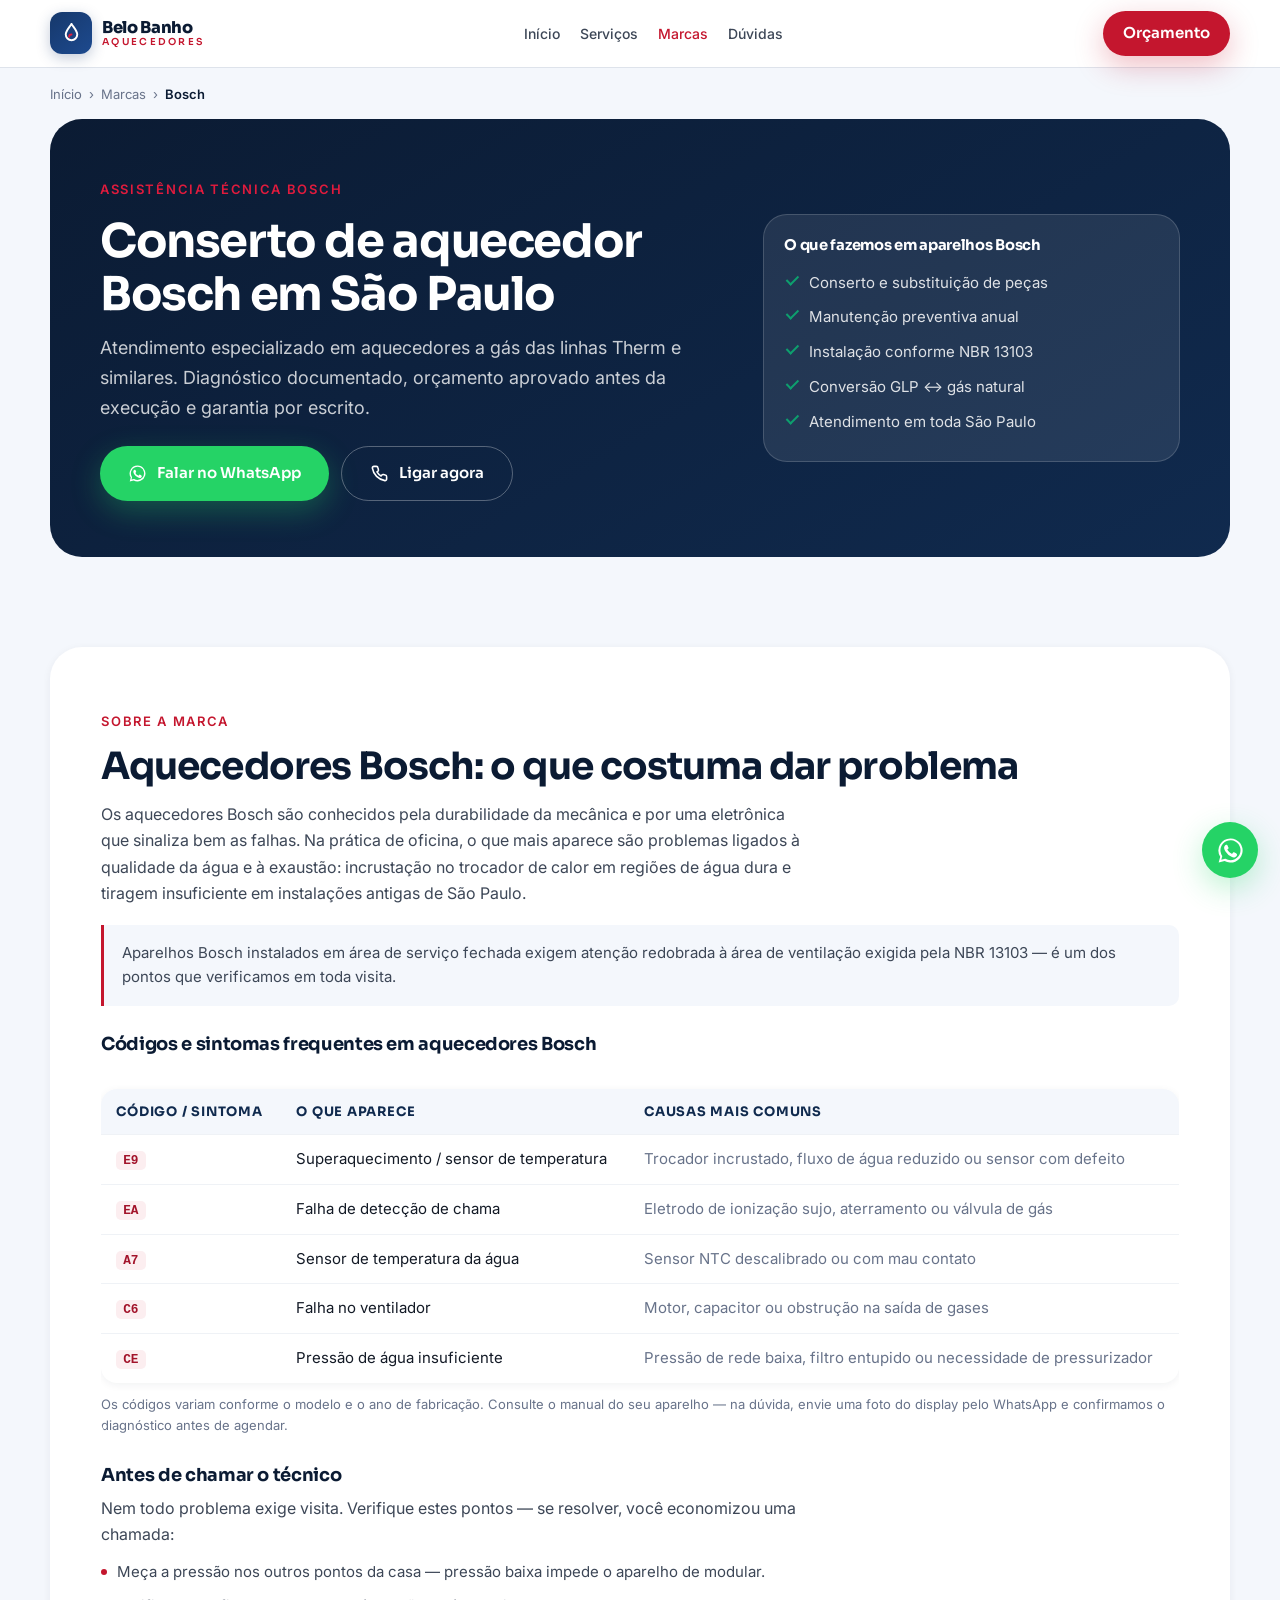
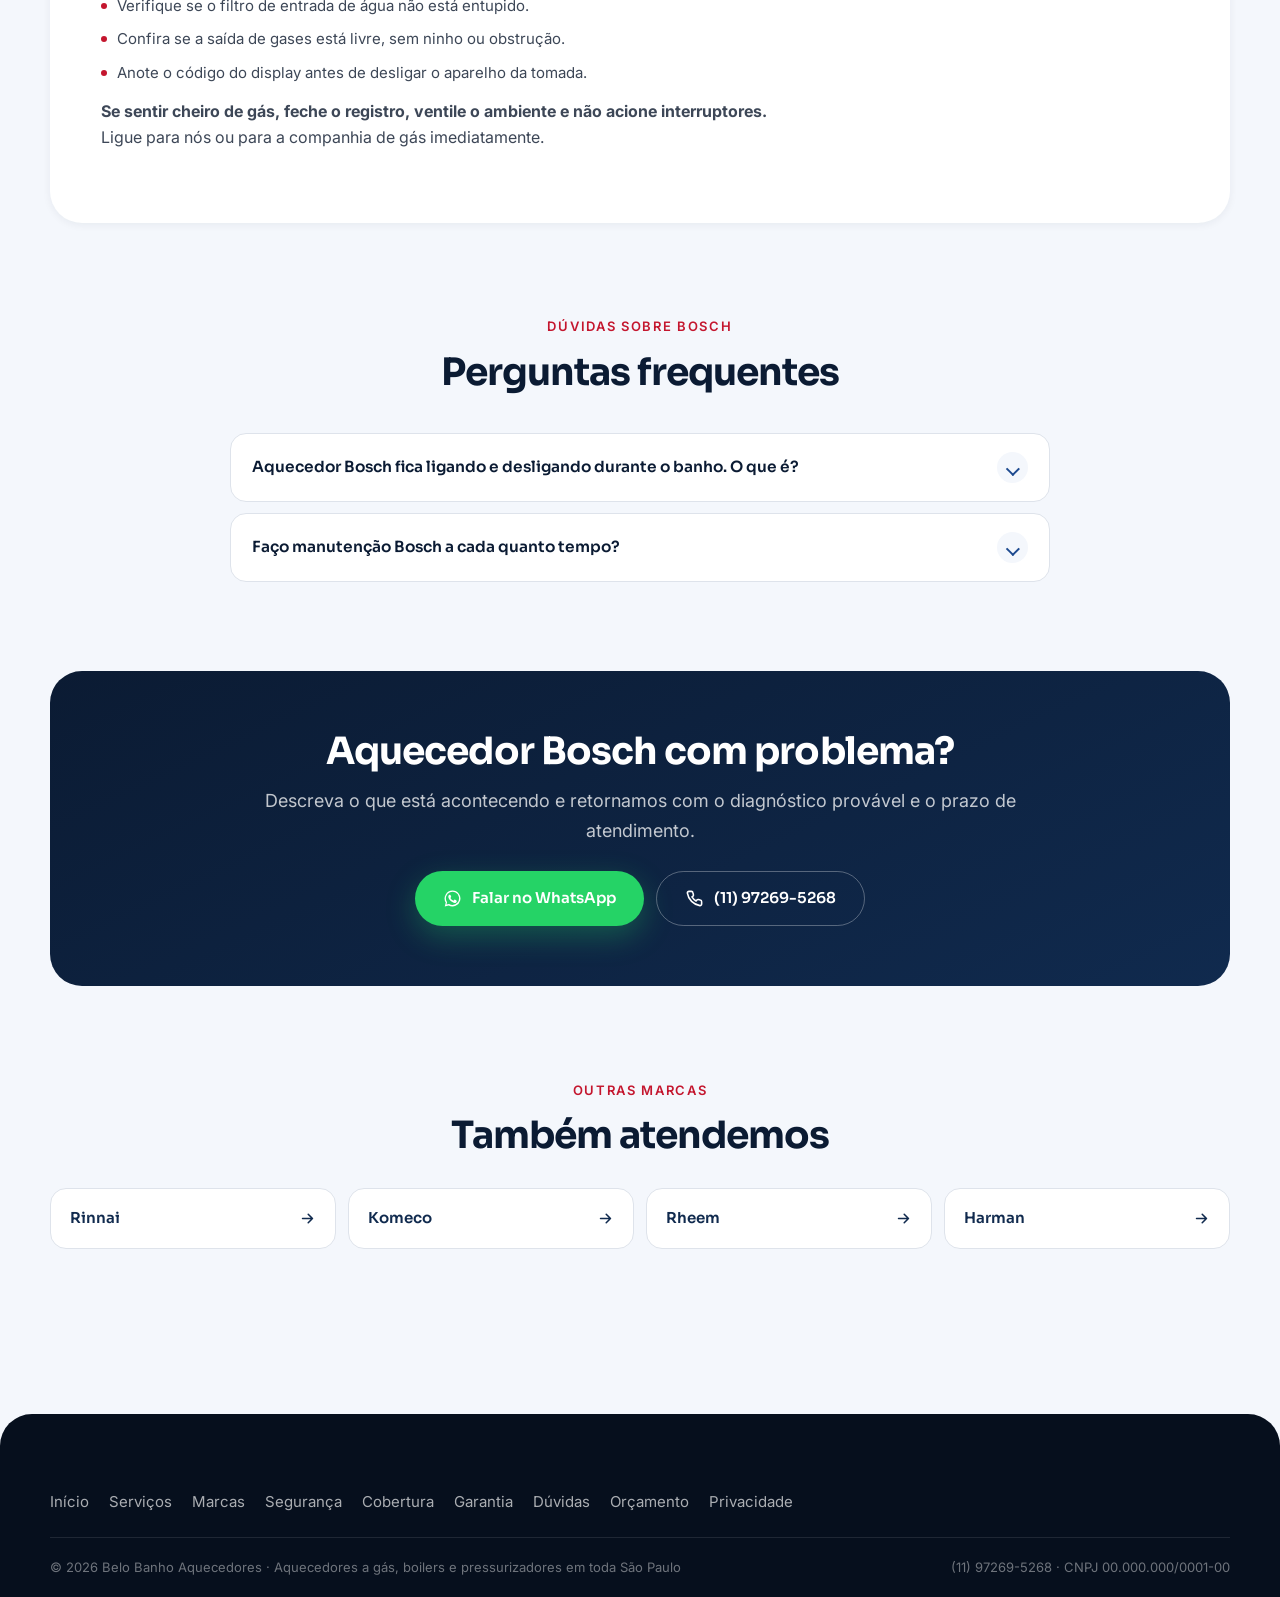
==== commit 25c6c141: "Set real WhatsApp/phone number and update main CTA copy Replace placeholder 5511999999999 with the r" ====
--- a/site/marcas/bosch.html
+++ b/site/marcas/bosch.html
@@ -31,8 +31,8 @@
       <h1>Conserto de aquecedor Bosch em São Paulo</h1>
       <p class="lead">Atendimento especializado em aquecedores a gás das linhas Therm e similares. Diagnóstico documentado, orçamento aprovado antes da execução e garantia por escrito.</p>
       <div class="phero__cta">
-        <a href="https://wa.me/5511999999999?text=Ol%C3%A1!%20Meu%20aquecedor%20Bosch%20est%C3%A1%20com%20problema." class="btn btn--wa" data-track="wa" data-origin="phero_bosch"><svg viewBox="0 0 24 24" fill="currentColor" aria-hidden="true"><path d="M12 2a10 10 0 0 0-8.5 15.2L2.2 22l4.9-1.3A10 10 0 1 0 12 2m0 18.1a8.3 8.3 0 0 1-4.2-1.2l-.3-.1-3.1.8.8-3-.2-.3A8.3 8.3 0 1 1 12 20.1m4.6-5.9-1.7-.8q-.35-.15-.55.15l-.8 1q-.25.3-.6.1a6.8 6.8 0 0 1-3.4-3q-.2-.35.05-.6l.7-.8q.2-.25.05-.5l-.9-2.1q-.2-.45-.6-.45h-.5q-.4 0-.75.4a3.2 3.2 0 0 0-.9 2.3 5.6 5.6 0 0 0 1.15 2.9 12 12 0 0 0 5 4.4 3.6 3.6 0 0 0 2.9.35 2.5 2.5 0 0 0 1.5-1.35 1.8 1.8 0 0 0 .1-1.1z"/></svg> Falar no WhatsApp</a>
-        <a href="tel:+5511999999999" class="btn btn--onDark" data-track="tel" data-origin="phero_bosch"><svg viewBox="0 0 24 24" fill="none" stroke="currentColor" stroke-width="2" stroke-linecap="round" stroke-linejoin="round" aria-hidden="true"><path d="M21 16v3a2 2 0 0 1-2.2 2A19 19 0 0 1 3 5.2 2 2 0 0 1 5 3h3a2 2 0 0 1 2 1.7l.6 2.4a2 2 0 0 1-.5 1.9L8.8 10a15 15 0 0 0 5.2 5.2l1-1.3a2 2 0 0 1 1.9-.5l2.4.6A2 2 0 0 1 21 16"/></svg> Ligar agora</a>
+        <a href="https://wa.me/5511972695268?text=Ol%C3%A1!%20Meu%20aquecedor%20Bosch%20est%C3%A1%20com%20problema." class="btn btn--wa" data-track="wa" data-origin="phero_bosch"><svg viewBox="0 0 24 24" fill="currentColor" aria-hidden="true"><path d="M12 2a10 10 0 0 0-8.5 15.2L2.2 22l4.9-1.3A10 10 0 1 0 12 2m0 18.1a8.3 8.3 0 0 1-4.2-1.2l-.3-.1-3.1.8.8-3-.2-.3A8.3 8.3 0 1 1 12 20.1m4.6-5.9-1.7-.8q-.35-.15-.55.15l-.8 1q-.25.3-.6.1a6.8 6.8 0 0 1-3.4-3q-.2-.35.05-.6l.7-.8q.2-.25.05-.5l-.9-2.1q-.2-.45-.6-.45h-.5q-.4 0-.75.4a3.2 3.2 0 0 0-.9 2.3 5.6 5.6 0 0 0 1.15 2.9 12 12 0 0 0 5 4.4 3.6 3.6 0 0 0 2.9.35 2.5 2.5 0 0 0 1.5-1.35 1.8 1.8 0 0 0 .1-1.1z"/></svg> Falar no WhatsApp</a>
+        <a href="tel:+5511972695268" class="btn btn--onDark" data-track="tel" data-origin="phero_bosch"><svg viewBox="0 0 24 24" fill="none" stroke="currentColor" stroke-width="2" stroke-linecap="round" stroke-linejoin="round" aria-hidden="true"><path d="M21 16v3a2 2 0 0 1-2.2 2A19 19 0 0 1 3 5.2 2 2 0 0 1 5 3h3a2 2 0 0 1 2 1.7l.6 2.4a2 2 0 0 1-.5 1.9L8.8 10a15 15 0 0 0 5.2 5.2l1-1.3a2 2 0 0 1 1.9-.5l2.4.6A2 2 0 0 1 21 16"/></svg> Ligar agora</a>
       </div>
     </div>
     <div class="phero__card rv">
@@ -79,8 +79,8 @@
     <h2 class="h2">Aquecedor Bosch com problema?</h2>
     <p class="lead" style="margin:0 auto 26px">Descreva o que está acontecendo e retornamos com o diagnóstico provável e o prazo de atendimento.</p>
     <div style="display:flex;gap:12px;justify-content:center;flex-wrap:wrap">
-      <a href="https://wa.me/5511999999999?text=Ol%C3%A1!%20Meu%20aquecedor%20Bosch%20est%C3%A1%20com%20problema." class="btn btn--wa" data-track="wa" data-origin="cta_bosch"><svg viewBox="0 0 24 24" fill="currentColor" aria-hidden="true"><path d="M12 2a10 10 0 0 0-8.5 15.2L2.2 22l4.9-1.3A10 10 0 1 0 12 2m0 18.1a8.3 8.3 0 0 1-4.2-1.2l-.3-.1-3.1.8.8-3-.2-.3A8.3 8.3 0 1 1 12 20.1m4.6-5.9-1.7-.8q-.35-.15-.55.15l-.8 1q-.25.3-.6.1a6.8 6.8 0 0 1-3.4-3q-.2-.35.05-.6l.7-.8q.2-.25.05-.5l-.9-2.1q-.2-.45-.6-.45h-.5q-.4 0-.75.4a3.2 3.2 0 0 0-.9 2.3 5.6 5.6 0 0 0 1.15 2.9 12 12 0 0 0 5 4.4 3.6 3.6 0 0 0 2.9.35 2.5 2.5 0 0 0 1.5-1.35 1.8 1.8 0 0 0 .1-1.1z"/></svg> Falar no WhatsApp</a>
-      <a href="tel:+5511999999999" class="btn btn--onDark" data-track="tel" data-origin="cta_bosch"><svg viewBox="0 0 24 24" fill="none" stroke="currentColor" stroke-width="2" stroke-linecap="round" stroke-linejoin="round" aria-hidden="true"><path d="M21 16v3a2 2 0 0 1-2.2 2A19 19 0 0 1 3 5.2 2 2 0 0 1 5 3h3a2 2 0 0 1 2 1.7l.6 2.4a2 2 0 0 1-.5 1.9L8.8 10a15 15 0 0 0 5.2 5.2l1-1.3a2 2 0 0 1 1.9-.5l2.4.6A2 2 0 0 1 21 16"/></svg> (11) 99999-9999</a>
+      <a href="https://wa.me/5511972695268?text=Ol%C3%A1!%20Meu%20aquecedor%20Bosch%20est%C3%A1%20com%20problema." class="btn btn--wa" data-track="wa" data-origin="cta_bosch"><svg viewBox="0 0 24 24" fill="currentColor" aria-hidden="true"><path d="M12 2a10 10 0 0 0-8.5 15.2L2.2 22l4.9-1.3A10 10 0 1 0 12 2m0 18.1a8.3 8.3 0 0 1-4.2-1.2l-.3-.1-3.1.8.8-3-.2-.3A8.3 8.3 0 1 1 12 20.1m4.6-5.9-1.7-.8q-.35-.15-.55.15l-.8 1q-.25.3-.6.1a6.8 6.8 0 0 1-3.4-3q-.2-.35.05-.6l.7-.8q.2-.25.05-.5l-.9-2.1q-.2-.45-.6-.45h-.5q-.4 0-.75.4a3.2 3.2 0 0 0-.9 2.3 5.6 5.6 0 0 0 1.15 2.9 12 12 0 0 0 5 4.4 3.6 3.6 0 0 0 2.9.35 2.5 2.5 0 0 0 1.5-1.35 1.8 1.8 0 0 0 .1-1.1z"/></svg> Falar no WhatsApp</a>
+      <a href="tel:+5511972695268" class="btn btn--onDark" data-track="tel" data-origin="cta_bosch"><svg viewBox="0 0 24 24" fill="none" stroke="currentColor" stroke-width="2" stroke-linecap="round" stroke-linejoin="round" aria-hidden="true"><path d="M21 16v3a2 2 0 0 1-2.2 2A19 19 0 0 1 3 5.2 2 2 0 0 1 5 3h3a2 2 0 0 1 2 1.7l.6 2.4a2 2 0 0 1-.5 1.9L8.8 10a15 15 0 0 0 5.2 5.2l1-1.3a2 2 0 0 1 1.9-.5l2.4.6A2 2 0 0 1 21 16"/></svg> (11) 97269-5268</a>
     </div>
   </div>
 </section>
@@ -91,9 +91,9 @@
 </section>
 </div></main>
 
-<footer class="ft"><div class="wrap"><div style="display:flex;flex-wrap:wrap;gap:12px 20px;font-size:.9375rem;padding-bottom:22px"><a href="../index.html">Início</a><a href="../index.html#servicos">Serviços</a><a href="../index.html#marcas">Marcas</a><a href="../index.html#seguranca">Segurança</a><a href="../index.html#cobertura">Cobertura</a><a href="../index.html#garantia">Garantia</a><a href="../index.html#faq">Dúvidas</a><a href="../index.html#orcamento">Orçamento</a><a href="/politica-de-privacidade">Privacidade</a></div><div class="ft__bottom"><span>© 2026 Belo Banho Aquecedores · Aquecedores a gás, boilers e pressurizadores em toda São Paulo</span><span>(11) 99999-9999 · CNPJ 00.000.000/0001-00</span></div></div></footer>
+<footer class="ft"><div class="wrap"><div style="display:flex;flex-wrap:wrap;gap:12px 20px;font-size:.9375rem;padding-bottom:22px"><a href="../index.html">Início</a><a href="../index.html#servicos">Serviços</a><a href="../index.html#marcas">Marcas</a><a href="../index.html#seguranca">Segurança</a><a href="../index.html#cobertura">Cobertura</a><a href="../index.html#garantia">Garantia</a><a href="../index.html#faq">Dúvidas</a><a href="../index.html#orcamento">Orçamento</a><a href="/politica-de-privacidade">Privacidade</a></div><div class="ft__bottom"><span>© 2026 Belo Banho Aquecedores · Aquecedores a gás, boilers e pressurizadores em toda São Paulo</span><span>(11) 97269-5268 · CNPJ 00.000.000/0001-00</span></div></div></footer>
 
-<a href="https://wa.me/5511999999999?text=Ol%C3%A1!%20Meu%20aquecedor%20Bosch%20est%C3%A1%20com%20problema." class="wafab" aria-label="Falar no WhatsApp" data-track="wa" data-origin="fab"><svg viewBox="0 0 24 24" fill="currentColor" aria-hidden="true"><path d="M12 2a10 10 0 0 0-8.5 15.2L2.2 22l4.9-1.3A10 10 0 1 0 12 2m0 18.1a8.3 8.3 0 0 1-4.2-1.2l-.3-.1-3.1.8.8-3-.2-.3A8.3 8.3 0 1 1 12 20.1m4.6-5.9-1.7-.8q-.35-.15-.55.15l-.8 1q-.25.3-.6.1a6.8 6.8 0 0 1-3.4-3q-.2-.35.05-.6l.7-.8q.2-.25.05-.5l-.9-2.1q-.2-.45-.6-.45h-.5q-.4 0-.75.4a3.2 3.2 0 0 0-.9 2.3 5.6 5.6 0 0 0 1.15 2.9 12 12 0 0 0 5 4.4 3.6 3.6 0 0 0 2.9.35 2.5 2.5 0 0 0 1.5-1.35 1.8 1.8 0 0 0 .1-1.1z"/></svg></a>
+<a href="https://wa.me/5511972695268?text=Ol%C3%A1!%20Meu%20aquecedor%20Bosch%20est%C3%A1%20com%20problema." class="wafab" aria-label="Falar no WhatsApp" data-track="wa" data-origin="fab"><svg viewBox="0 0 24 24" fill="currentColor" aria-hidden="true"><path d="M12 2a10 10 0 0 0-8.5 15.2L2.2 22l4.9-1.3A10 10 0 1 0 12 2m0 18.1a8.3 8.3 0 0 1-4.2-1.2l-.3-.1-3.1.8.8-3-.2-.3A8.3 8.3 0 1 1 12 20.1m4.6-5.9-1.7-.8q-.35-.15-.55.15l-.8 1q-.25.3-.6.1a6.8 6.8 0 0 1-3.4-3q-.2-.35.05-.6l.7-.8q.2-.25.05-.5l-.9-2.1q-.2-.45-.6-.45h-.5q-.4 0-.75.4a3.2 3.2 0 0 0-.9 2.3 5.6 5.6 0 0 0 1.15 2.9 12 12 0 0 0 5 4.4 3.6 3.6 0 0 0 2.9.35 2.5 2.5 0 0 0 1.5-1.35 1.8 1.8 0 0 0 .1-1.1z"/></svg></a>
 
 <script type="application/ld+json">{"@context": "https://schema.org", "@type": "Service", "serviceType": "Conserto de aquecedor Bosch", "brand": {"@type": "Brand", "name": "Bosch"}, "provider": {"@type": "HVACBusiness", "name": "Belo Banho Aquecedores", "@id": "https://belobanho.com.br/#organizacao"}, "areaServed": {"@type": "City", "name": "São Paulo"}, "description": "Assistência técnica para aquecedor Bosch em toda São Paulo. Diagnóstico documentado, orçamento antes da execução e garantia por escrito."}</script>
 <script type="application/ld+json">{"@context": "https://schema.org", "@type": "FAQPage", "mainEntity": [{"@type": "Question", "name": "Aquecedor Bosch fica ligando e desligando durante o banho. O que é?", "acceptedAnswer": {"@type": "Answer", "text": "Normalmente é oscilação de vazão ou pressão de água abaixo do mínimo que o aparelho precisa para modular. Verificamos pressão de entrada, filtro e, se for o caso, indicamos pressurizador — mas só quando realmente resolve."}}, {"@type": "Question", "name": "Faço manutenção Bosch a cada quanto tempo?", "acceptedAnswer": {"@type": "Answer", "text": "A cada 12 meses em uso residencial. Em São Paulo, onde a dureza da água favorece incrustação, a revisão anual do trocador é o que mais preserva o rendimento do aparelho."}}]}</script>
--- a/site/assets/style.css
+++ b/site/assets/style.css
@@ -147,6 +147,23 @@
 .brandrow a{font-family:var(--font-display);font-weight:700;font-size:1rem;color:var(--blue-800);background:#fff;border:1px solid var(--gray-200);border-radius:var(--r-sm);padding:13px 24px;transition:transform .2s var(--ease),border-color .2s,color .2s,box-shadow .2s}
 .brandrow a:hover{transform:translateY(-3px);border-color:var(--red-500);color:var(--red-600);box-shadow:var(--sh-sm)}
 
+.brandtabs{margin-top:32px}
+.brandtabs__list{display:flex;flex-wrap:wrap;justify-content:center;gap:8px;list-style:none;padding:0;margin:0}
+.brandtabs__tab{font-family:var(--font-display);font-weight:700;font-size:.82rem;color:var(--blue-800);background:#fff;border:1.5px solid var(--gray-200);border-radius:var(--r-full);padding:10px 18px;cursor:pointer;transition:transform .18s var(--ease),border-color .18s,color .18s,background-color .18s,box-shadow .18s}
+.brandtabs__tab:hover{border-color:var(--red-500);color:var(--red-600)}
+.brandtabs__tab.is-active{background:var(--blue-800);border-color:var(--blue-800);color:#fff;box-shadow:var(--sh-md)}
+.brandtabs__tab:focus-visible{outline:3px solid var(--blue-600);outline-offset:2px}
+.brandtabs__panels{margin-top:28px}
+.brandtabs__panel-in{background:var(--blue-50);border-radius:var(--r-lg);padding:clamp(24px,4vw,40px);display:grid;gap:26px}
+@media(min-width:800px){.brandtabs__panel-in{grid-template-columns:1.3fr 1fr;align-items:center}}
+.brandtabs__panel h3{font-size:1.2rem;margin-bottom:10px}
+.brandtabs__panel p{color:var(--gray-500);font-size:var(--fs-sm);margin-bottom:16px;max-width:none}
+.brandtabs__panel ul{display:grid;gap:2px}
+.brandtabs__panel li{display:flex;gap:9px;align-items:flex-start;padding:5px 0;font-size:var(--fs-sm);color:var(--gray-700)}
+.brandtabs__panel .ic-ck{color:var(--success);margin-top:3px}
+.brandtabs__actions{display:flex;flex-direction:column;gap:10px}
+.brandtabs__actions .btn{width:100%}
+
 .proc{display:grid;gap:26px;margin-top:42px;grid-template-columns:1fr;position:relative}
 @media(min-width:768px){.proc{grid-template-columns:repeat(2,1fr)}}
 @media(min-width:1100px){.proc{grid-template-columns:repeat(4,1fr);gap:18px}}
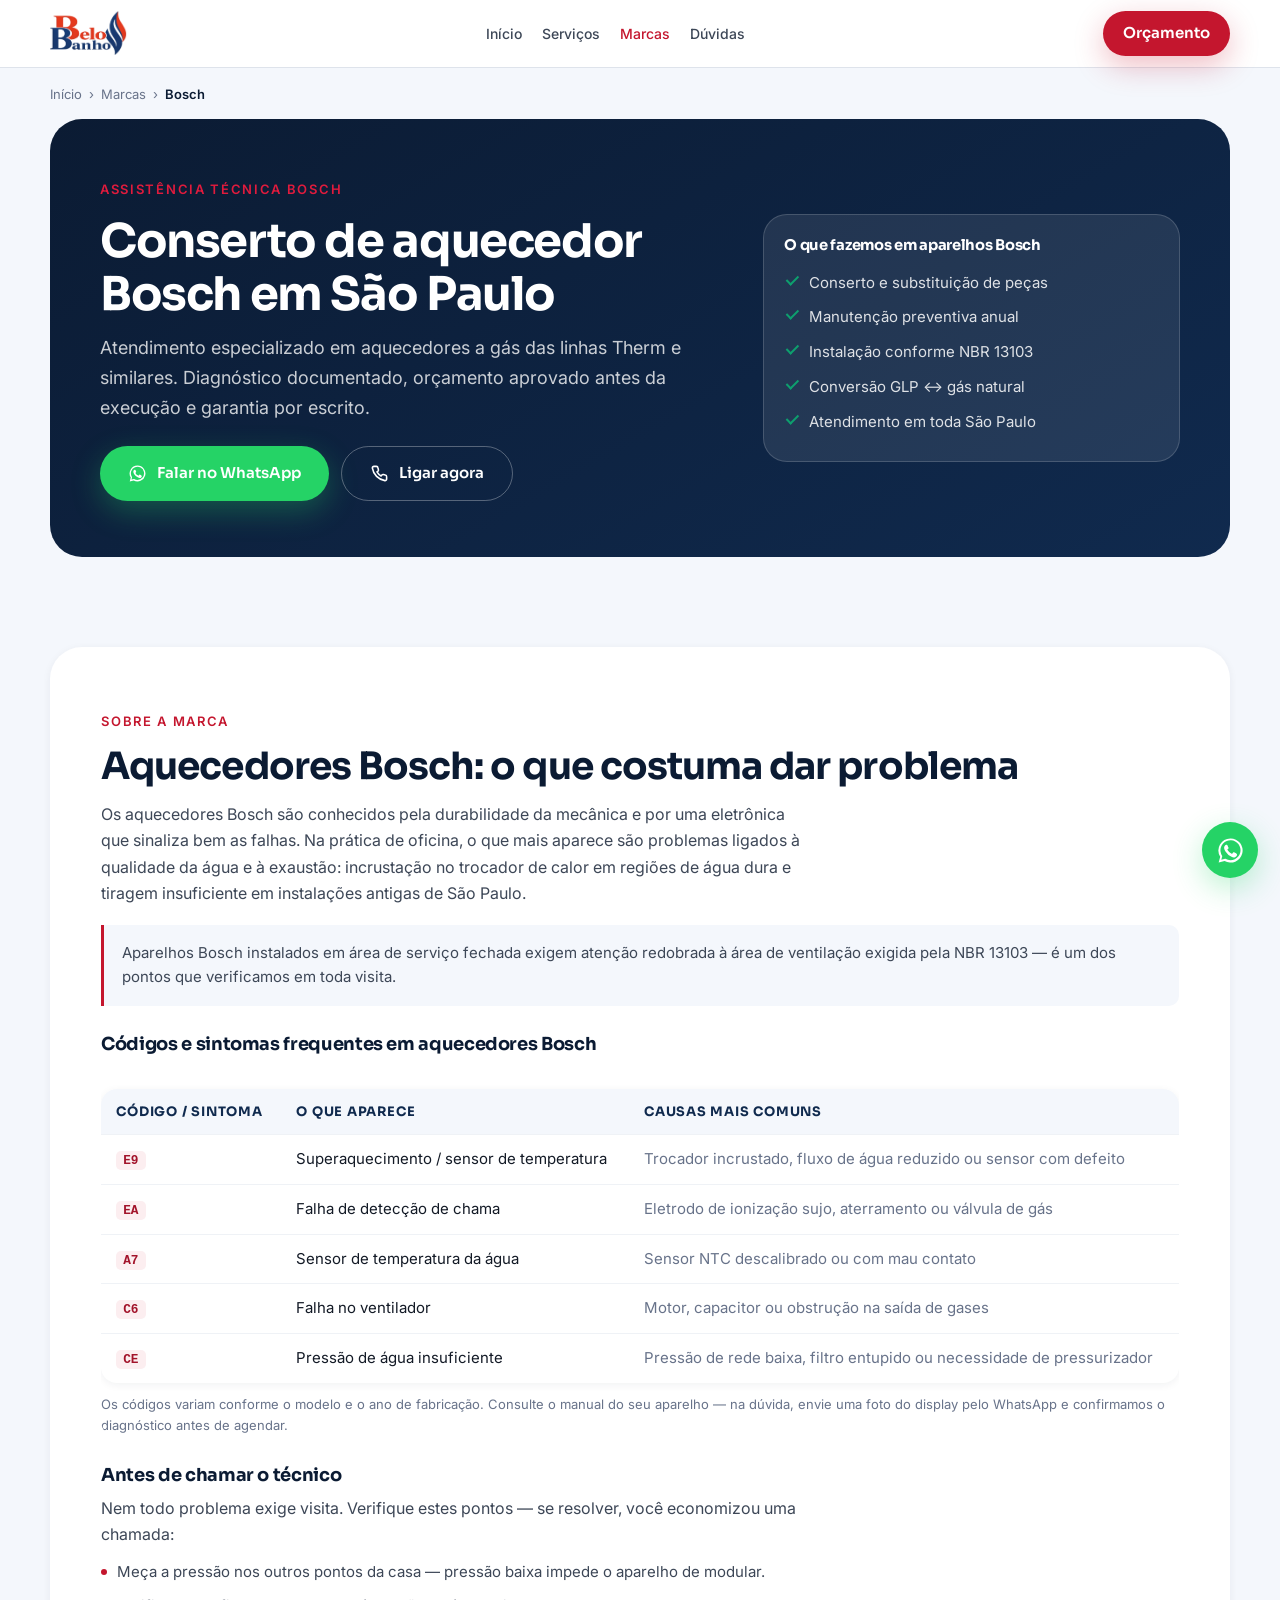
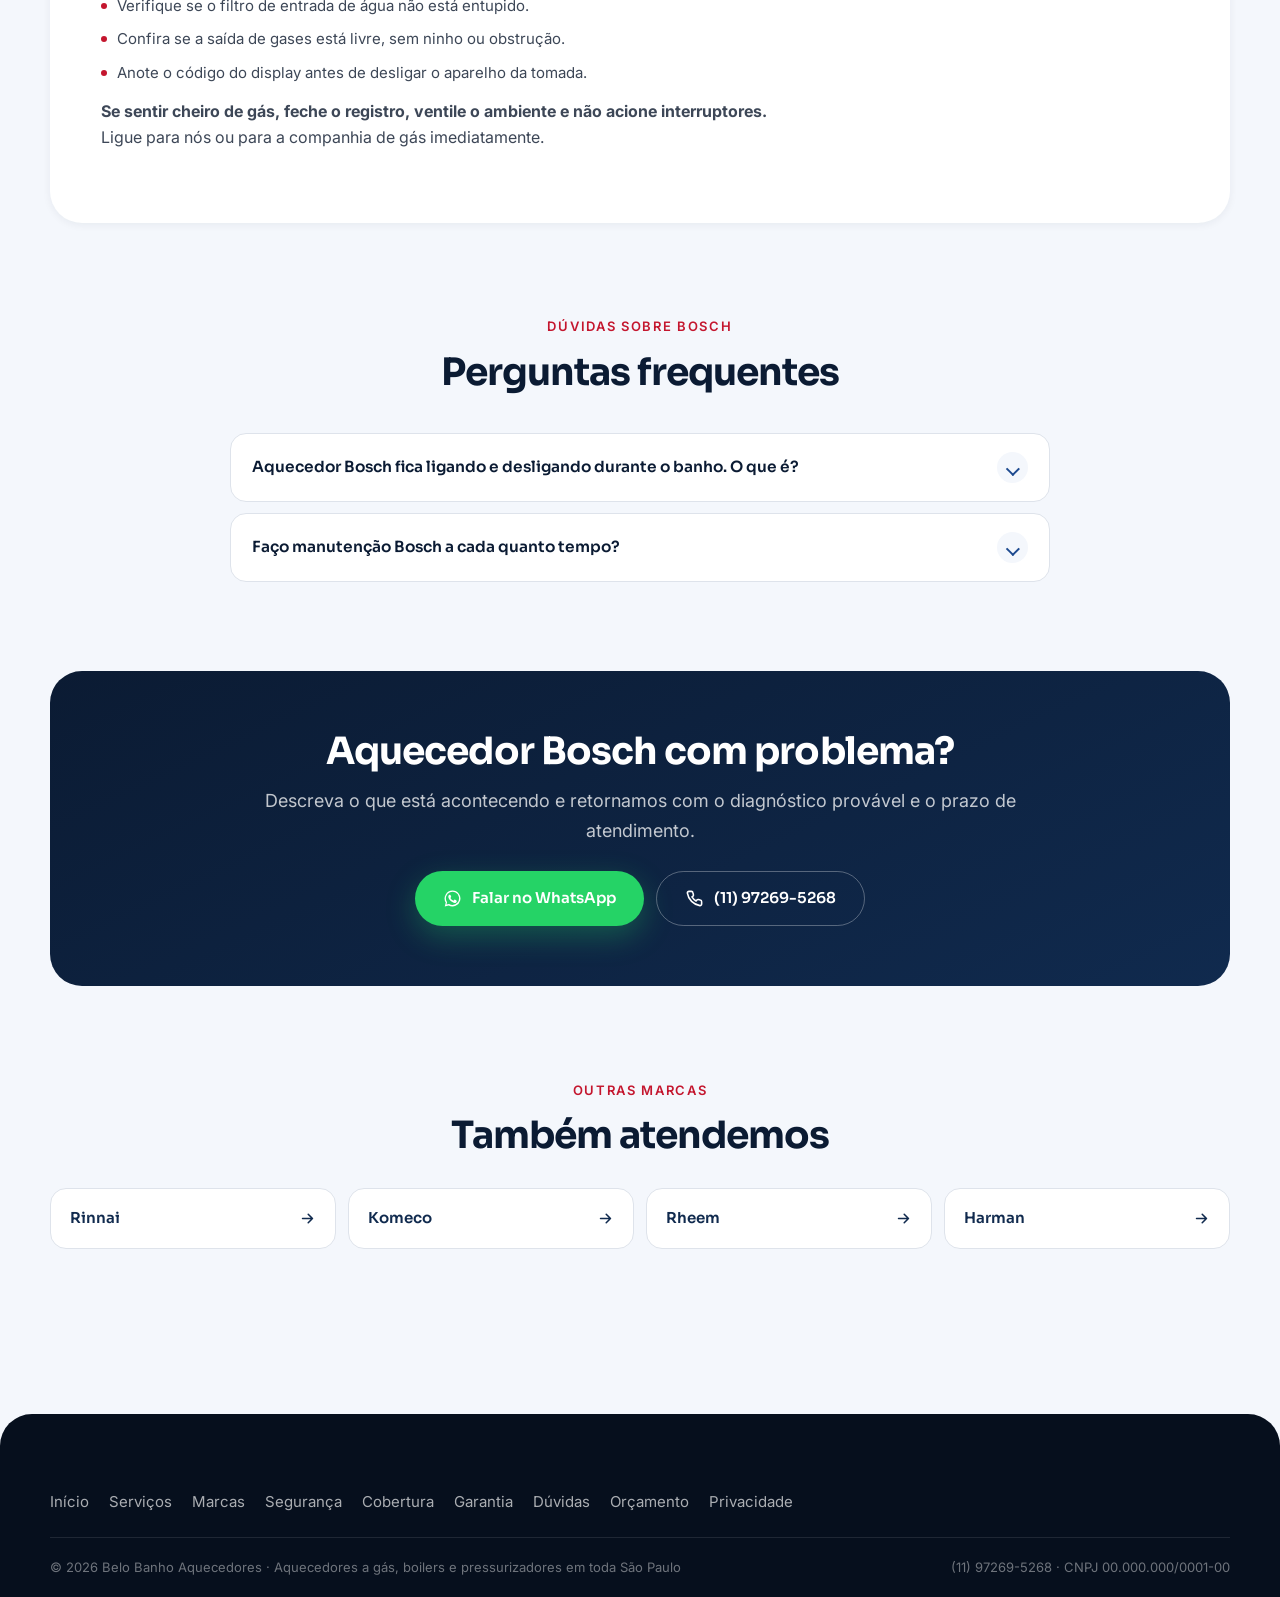
==== commit bf632598: "adicionei imagem" ====
--- a/site/marcas/bosch.html
+++ b/site/marcas/bosch.html
@@ -16,7 +16,7 @@
 </head>
 <body>
 <a class="skip" href="#main">Pular para o conteúdo principal</a>
-<header class="hdr" id="hdr"><div class="wrap nav"><a href="../index.html" class="logo" aria-label="Belo Banho Aquecedores — início"><span class="logo__mark"><svg viewBox="0 0 24 24" fill="none" stroke="#fff" stroke-width="2" stroke-linecap="round" stroke-linejoin="round" aria-hidden="true"><path d="M12 2c3 4.5 6 7.5 6 11a6 6 0 0 1-12 0c0-3.5 3-6.5 6-11"/><path d="M12 13a2.5 2.5 0 0 0-2.5 2.5" stroke="#E01B3D"/></svg></span><span class="logo__txt"><b>Belo Banho</b><span>Aquecedores</span></span></a><nav class="nav__links" aria-label="Navegação"><a href="../index.html">Início</a><a href="../index.html#servicos">Serviços</a><a href="../index.html#marcas" aria-current="true">Marcas</a><a href="../index.html#faq">Dúvidas</a></nav><a href="#orcamento" class="btn btn--primary nav-cta" style="min-height:42px;padding:10px 20px">Orçamento</a><button class="burger" id="burger" aria-label="Abrir menu de navegação" aria-expanded="false" aria-controls="drawer"><span></span><span></span><span></span></button></div></header><div class="drawer" id="drawer" role="dialog" aria-modal="true" aria-label="Menu de navegação"><button class="drawer__close" id="drawerClose" aria-label="Fechar menu"><svg viewBox="0 0 24 24" fill="none" stroke="currentColor" stroke-width="2" stroke-linecap="round" aria-hidden="true"><path d="M18 6 6 18M6 6l12 12"/></svg></button><a href="../index.html">Início</a><a href="../index.html#servicos">Serviços</a><a href="../index.html#marcas">Marcas</a><a href="../index.html#seguranca">Segurança</a><a href="../index.html#cobertura">Área de Atendimento</a><a href="../index.html#faq">Dúvidas</a><a href="#orcamento" class="btn btn--primary">Solicitar orçamento</a></div>
+<header class="hdr" id="hdr"><div class="wrap nav"><a href="../index.html" class="logo" aria-label="Belo Banho Aquecedores — início"><img src="../assets/logo.png" alt="Belo Banho Aquecedores" class="logo__img"></a><nav class="nav__links" aria-label="Navegação"><a href="../index.html">Início</a><a href="../index.html#servicos">Serviços</a><a href="../index.html#marcas" aria-current="true">Marcas</a><a href="../index.html#faq">Dúvidas</a></nav><a href="#orcamento" class="btn btn--primary nav-cta" style="min-height:42px;padding:10px 20px">Orçamento</a><button class="burger" id="burger" aria-label="Abrir menu de navegação" aria-expanded="false" aria-controls="drawer"><span></span><span></span><span></span></button></div></header><div class="drawer" id="drawer" role="dialog" aria-modal="true" aria-label="Menu de navegação"><button class="drawer__close" id="drawerClose" aria-label="Fechar menu"><svg viewBox="0 0 24 24" fill="none" stroke="currentColor" stroke-width="2" stroke-linecap="round" aria-hidden="true"><path d="M18 6 6 18M6 6l12 12"/></svg></button><a href="../index.html">Início</a><a href="../index.html#servicos">Serviços</a><a href="../index.html#marcas">Marcas</a><a href="../index.html#seguranca">Segurança</a><a href="../index.html#cobertura">Área de Atendimento</a><a href="../index.html#faq">Dúvidas</a><a href="#orcamento" class="btn btn--primary">Solicitar orçamento</a></div>
 <main id="main"><div class="wrap">
 <nav class="crumb" aria-label="Trilha de navegação"><ol>
   <li><a href="../index.html">Início</a></li><li aria-hidden="true">›</li>
--- a/site/assets/style.css
+++ b/site/assets/style.css
@@ -65,6 +65,7 @@
 .hdr.is-stuck{box-shadow:var(--sh-md)}
 .nav{display:flex;align-items:center;justify-content:space-between;gap:18px;padding:11px 0}
 .logo{display:flex;align-items:center;gap:10px;flex:none}
+.logo__img{height:44px;width:auto;display:block}
 .logo__mark{width:42px;height:42px;border-radius:12px;background:linear-gradient(140deg,var(--blue-700),var(--blue-600));display:grid;place-items:center;flex:none;box-shadow:0 4px 14px rgba(22,56,107,.26)}
 .logo__mark svg{width:23px;height:23px}
 .logo__txt{display:flex;flex-direction:column;line-height:1.1}
@@ -201,6 +202,17 @@
 .checks b{display:block;font-family:var(--font-display);font-size:var(--fs-sm);font-weight:600;color:#fff;margin-bottom:2px}
 .checks span{font-size:var(--fs-xs);color:rgba(255,255,255,.6);line-height:1.5}
 .safety__note{margin-top:20px;padding:17px 19px;border-left:3px solid var(--red-500);background:rgba(255,255,255,.05);border-radius:0 var(--r-sm) var(--r-sm) 0;font-size:var(--fs-sm);color:rgba(255,255,255,.88)}
+.safety__mascot{position:absolute;right:4px;bottom:-12px;width:clamp(110px,15%,180px);z-index:1;opacity:.96;pointer-events:none;display:none}
+@media(min-width:900px){.safety__mascot{display:block}}
+
+.faq__head{display:flex;align-items:center;justify-content:space-between;gap:24px;flex-wrap:wrap}
+.faq__head>div{flex:1;min-width:240px}
+.faq__mascot{width:clamp(96px,13vw,132px);flex:none;display:none}
+@media(min-width:700px){.faq__mascot{display:block}}
+
+.cta__text{position:relative}
+.cta__mascot{position:absolute;right:-34px;bottom:-16px;width:clamp(90px,11vw,140px);z-index:1;opacity:.96;pointer-events:none;display:none}
+@media(min-width:1024px){.cta__mascot{display:block}}
 
 .testi{display:grid;gap:17px;margin-top:38px;grid-template-columns:repeat(auto-fit,minmax(min(100%,285px),1fr))}
 .testi__card{background:#fff;border:1px solid var(--gray-200);border-radius:var(--r-md);padding:25px 22px;display:flex;flex-direction:column;gap:13px;transition:transform .24s var(--ease),box-shadow .24s var(--ease)}
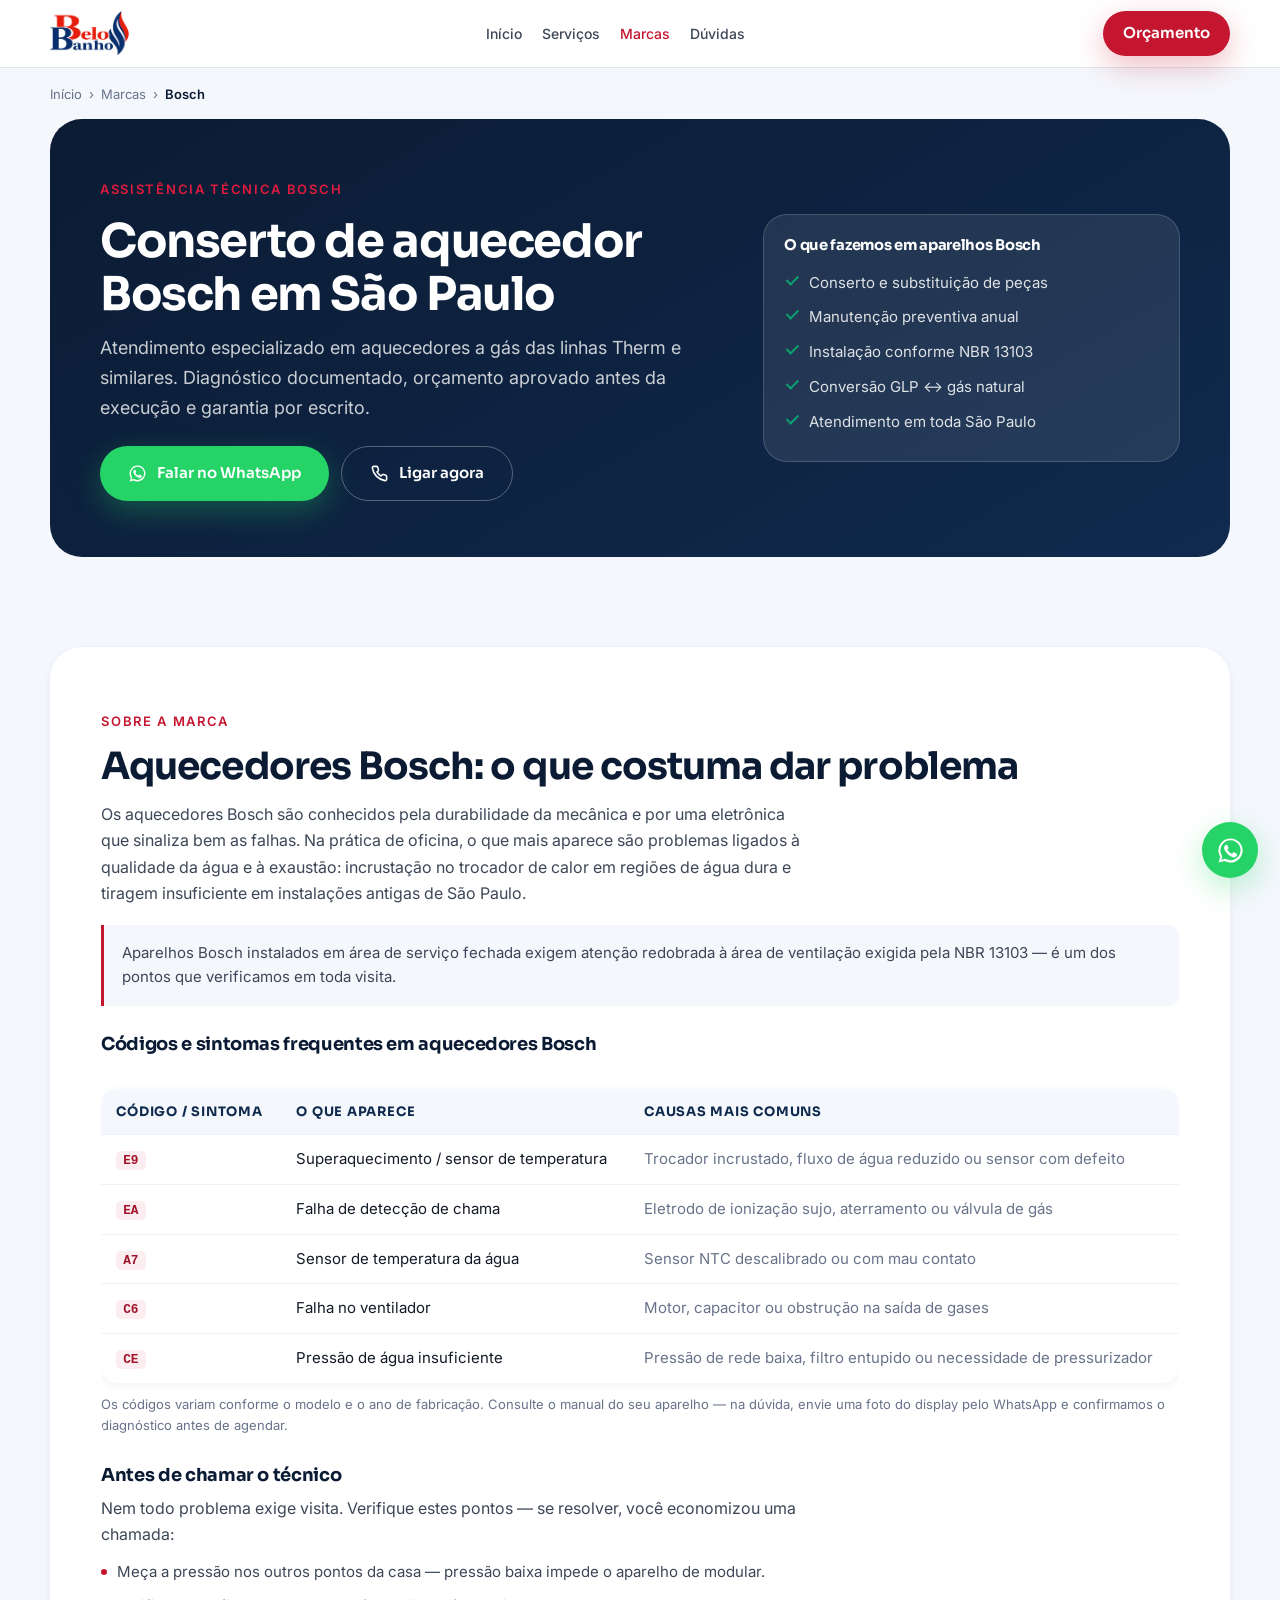
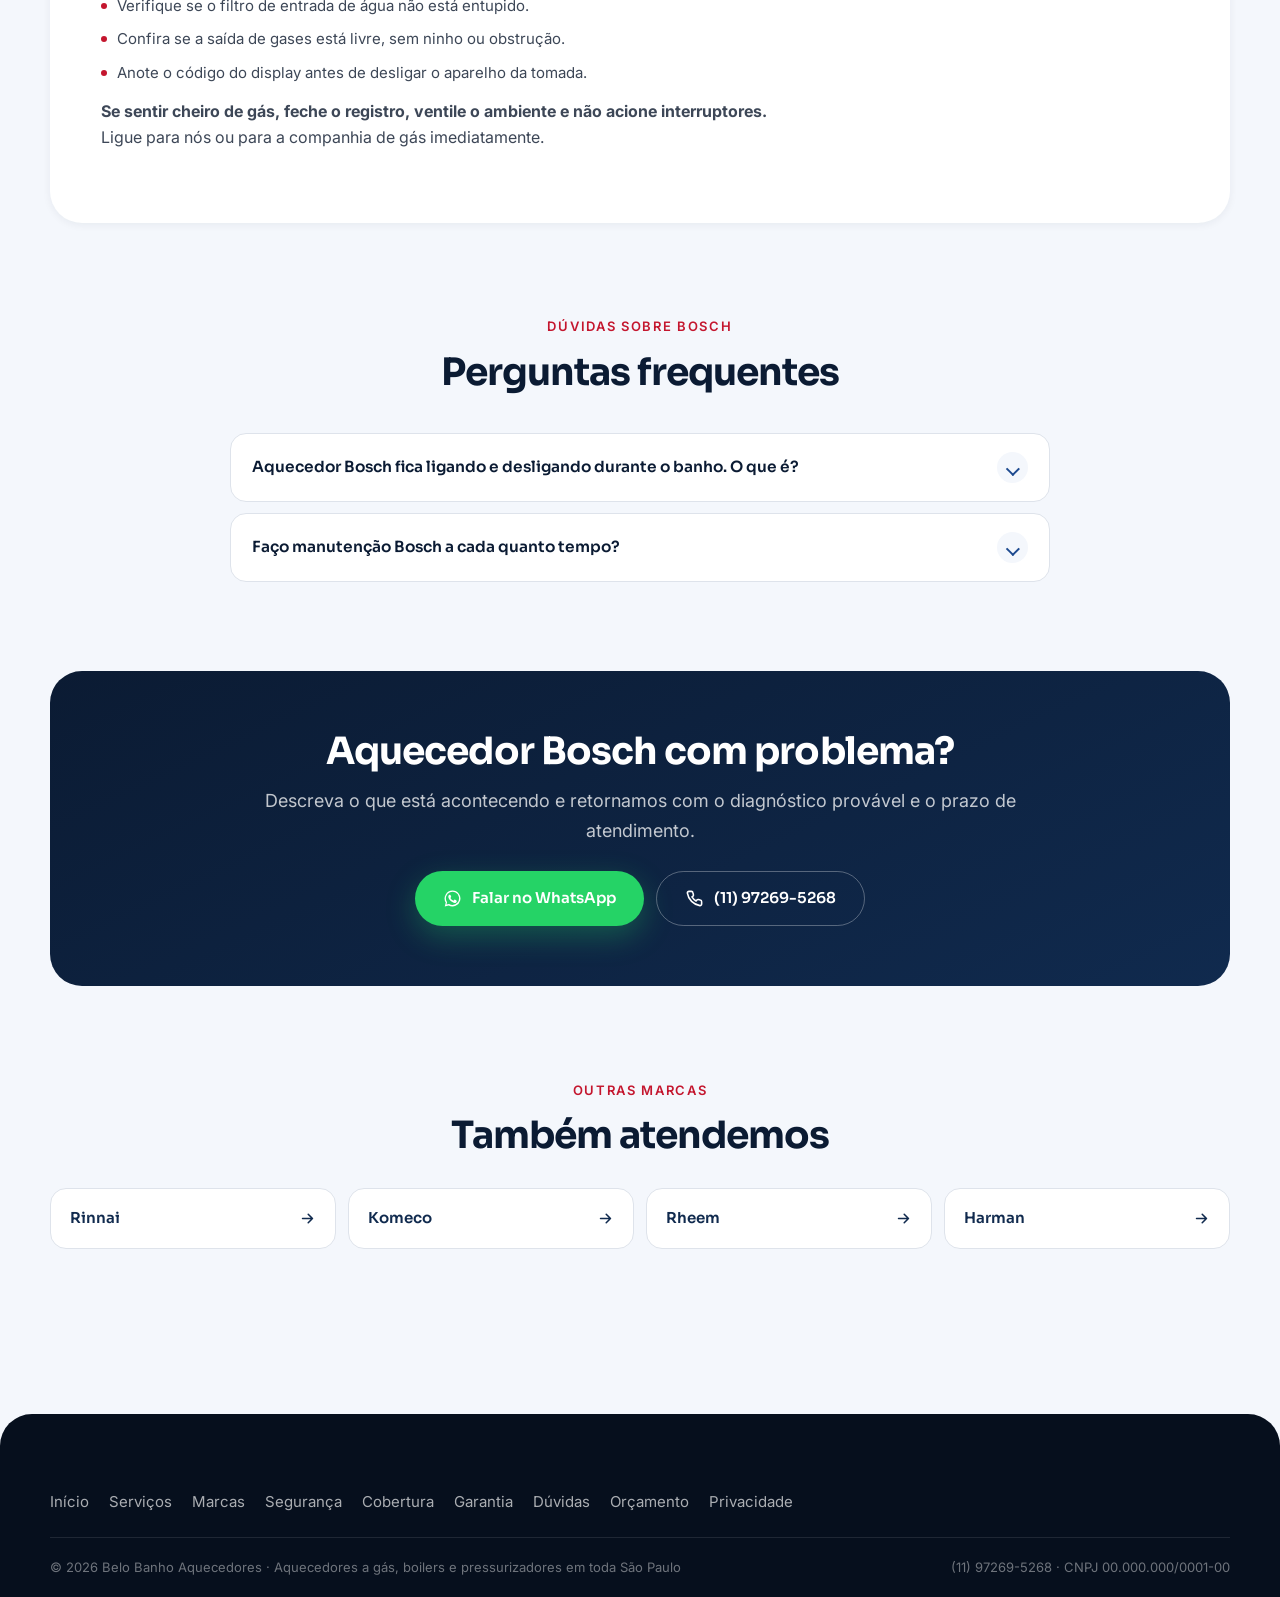
==== commit 44dcfd20: "links independente" ====
--- a/site/marcas/bosch.html
+++ b/site/marcas/bosch.html
@@ -5,7 +5,7 @@
 <meta name="viewport" content="width=device-width, initial-scale=1">
 <title>Conserto de Aquecedor Bosch em São Paulo | Belo Banho</title>
 <meta name="description" content="Assistência técnica para aquecedor Bosch em toda São Paulo. Diagnóstico documentado, orçamento antes da execução e garantia por escrito.">
-<link rel="canonical" href="https://belobanho.com.br/marcas/bosch.html">
+<link rel="canonical" href="https://belobanho.com.br/marcas/bosch">
 <meta name="theme-color" content="#0B1B33">
 <meta property="og:type" content="article"><meta property="og:locale" content="pt_BR">
 <meta property="og:title" content="Conserto de Aquecedor Bosch em São Paulo | Belo Banho"><meta property="og:description" content="Assistência técnica para aquecedor Bosch em toda São Paulo. Diagnóstico documentado, orçamento antes da execução e garantia por escrito.">
@@ -87,7 +87,7 @@
 
 <section class="sect" style="padding-top:0">
   <div class="mid rv"><span class="eyebrow">Outras marcas</span><h2 class="h2">Também atendemos</h2></div>
-  <div class="rel rv"><a href="rinnai.html">Rinnai <svg viewBox="0 0 24 24" fill="none" stroke="currentColor" stroke-width="2.2" stroke-linecap="round" stroke-linejoin="round" aria-hidden="true"><path d="M5 12h14M13 6l6 6-6 6"/></svg></a><a href="komeco.html">Komeco <svg viewBox="0 0 24 24" fill="none" stroke="currentColor" stroke-width="2.2" stroke-linecap="round" stroke-linejoin="round" aria-hidden="true"><path d="M5 12h14M13 6l6 6-6 6"/></svg></a><a href="rheem.html">Rheem <svg viewBox="0 0 24 24" fill="none" stroke="currentColor" stroke-width="2.2" stroke-linecap="round" stroke-linejoin="round" aria-hidden="true"><path d="M5 12h14M13 6l6 6-6 6"/></svg></a><a href="harman.html">Harman <svg viewBox="0 0 24 24" fill="none" stroke="currentColor" stroke-width="2.2" stroke-linecap="round" stroke-linejoin="round" aria-hidden="true"><path d="M5 12h14M13 6l6 6-6 6"/></svg></a></div>
+  <div class="rel rv"><a href="rinnai">Rinnai <svg viewBox="0 0 24 24" fill="none" stroke="currentColor" stroke-width="2.2" stroke-linecap="round" stroke-linejoin="round" aria-hidden="true"><path d="M5 12h14M13 6l6 6-6 6"/></svg></a><a href="komeco">Komeco <svg viewBox="0 0 24 24" fill="none" stroke="currentColor" stroke-width="2.2" stroke-linecap="round" stroke-linejoin="round" aria-hidden="true"><path d="M5 12h14M13 6l6 6-6 6"/></svg></a><a href="rheem">Rheem <svg viewBox="0 0 24 24" fill="none" stroke="currentColor" stroke-width="2.2" stroke-linecap="round" stroke-linejoin="round" aria-hidden="true"><path d="M5 12h14M13 6l6 6-6 6"/></svg></a><a href="harman">Harman <svg viewBox="0 0 24 24" fill="none" stroke="currentColor" stroke-width="2.2" stroke-linecap="round" stroke-linejoin="round" aria-hidden="true"><path d="M5 12h14M13 6l6 6-6 6"/></svg></a></div>
 </section>
 </div></main>
 
@@ -97,7 +97,7 @@
 
 <script type="application/ld+json">{"@context": "https://schema.org", "@type": "Service", "serviceType": "Conserto de aquecedor Bosch", "brand": {"@type": "Brand", "name": "Bosch"}, "provider": {"@type": "HVACBusiness", "name": "Belo Banho Aquecedores", "@id": "https://belobanho.com.br/#organizacao"}, "areaServed": {"@type": "City", "name": "São Paulo"}, "description": "Assistência técnica para aquecedor Bosch em toda São Paulo. Diagnóstico documentado, orçamento antes da execução e garantia por escrito."}</script>
 <script type="application/ld+json">{"@context": "https://schema.org", "@type": "FAQPage", "mainEntity": [{"@type": "Question", "name": "Aquecedor Bosch fica ligando e desligando durante o banho. O que é?", "acceptedAnswer": {"@type": "Answer", "text": "Normalmente é oscilação de vazão ou pressão de água abaixo do mínimo que o aparelho precisa para modular. Verificamos pressão de entrada, filtro e, se for o caso, indicamos pressurizador — mas só quando realmente resolve."}}, {"@type": "Question", "name": "Faço manutenção Bosch a cada quanto tempo?", "acceptedAnswer": {"@type": "Answer", "text": "A cada 12 meses em uso residencial. Em São Paulo, onde a dureza da água favorece incrustação, a revisão anual do trocador é o que mais preserva o rendimento do aparelho."}}]}</script>
-<script type="application/ld+json">{"@context": "https://schema.org", "@type": "BreadcrumbList", "itemListElement": [{"@type": "ListItem", "position": 1, "name": "Início", "item": "https://belobanho.com.br/"}, {"@type": "ListItem", "position": 2, "name": "Marcas", "item": "https://belobanho.com.br/#marcas"}, {"@type": "ListItem", "position": 3, "name": "Bosch", "item": "https://belobanho.com.br/marcas/bosch.html"}]}</script>
+<script type="application/ld+json">{"@context": "https://schema.org", "@type": "BreadcrumbList", "itemListElement": [{"@type": "ListItem", "position": 1, "name": "Início", "item": "https://belobanho.com.br/"}, {"@type": "ListItem", "position": 2, "name": "Marcas", "item": "https://belobanho.com.br/#marcas"}, {"@type": "ListItem", "position": 3, "name": "Bosch", "item": "https://belobanho.com.br/marcas/bosch"}]}</script>
 <script src="../assets/app.js" defer></script>
 </body>
 </html>
--- a/site/assets/style.css
+++ b/site/assets/style.css
@@ -100,22 +100,35 @@
 .badge svg{width:15px;height:15px;color:var(--red-500)}
 .hero h1{font-size:var(--fs-display);font-weight:800;color:#fff;letter-spacing:-.035em;margin-bottom:16px;line-height:1.06;max-width:13ch}
 .hero h1 em{font-style:normal;color:var(--red-500)}
+@media(max-width:559px){
+  .badge{display:flex;width:fit-content;margin-inline:auto}
+  .hero h1{text-align:center;margin-inline:auto}
+}
 .hero__lead{color:rgba(255,255,255,.78);font-size:var(--fs-lead);margin-bottom:22px;max-width:46ch}
 .hero__list{display:grid;grid-template-columns:repeat(2,minmax(0,1fr));gap:9px 18px;margin-bottom:26px;max-width:430px}
 .hero__list li{display:flex;align-items:center;gap:9px;font-size:var(--fs-sm);color:rgba(255,255,255,.92);font-weight:500}
 .hero__list svg{width:17px;height:17px;color:var(--success);flex:none}
 .hero__cta{display:flex;gap:12px;flex-wrap:wrap}
 .hero__cta .btn{flex:1 1 auto;min-width:206px}
-.hero__right{position:relative;display:grid;gap:16px}
+.hero__right{position:relative;display:grid;gap:16px;min-width:0}
 @media(min-width:560px){.hero__right{grid-template-columns:1.3fr .7fr;align-items:stretch}}
-.hero__photo{position:relative;border-radius:var(--r-lg);background:linear-gradient(160deg,var(--blue-700),var(--blue-800));min-height:320px;display:grid;place-items:center;border:1px solid rgba(255,255,255,.12)}
+.hero__photo{position:relative;min-height:340px}
 .hero__photo>img{width:100%;height:100%;object-fit:cover;position:absolute;inset:0;border-radius:inherit}
 .photo-slot{display:grid;place-items:center;gap:9px;text-align:center;padding:22px;color:rgba(255,255,255,.45);font-size:.72rem;line-height:1.45}
 .photo-slot svg{width:46px;height:46px;opacity:.5}
-.mascot{position:absolute;right:-10px;bottom:-6px;width:clamp(112px,30%,170px);z-index:3;filter:drop-shadow(0 14px 26px rgba(0,0,0,.4))}
+.mascot{position:absolute;right:-10px;bottom:-6px;width:clamp(160px,42%,260px);z-index:3;filter:drop-shadow(0 14px 26px rgba(0,0,0,.4))}
+.hero__photo>img.mascot{position:absolute;top:auto;left:0;right:0;bottom:0;margin-inline:auto;width:clamp(170px,46%,220px);height:auto;aspect-ratio:700/754;object-fit:contain;z-index:3;filter:drop-shadow(0 14px 26px rgba(0,0,0,.4))}
 .mascot--float{animation:bob 4.2s ease-in-out infinite}
 @keyframes bob{0%,100%{transform:translateY(0)}50%{transform:translateY(-9px)}}
-.bubble{position:absolute;top:14px;left:14px;z-index:4;background:#fff;color:var(--blue-900);border-radius:16px 16px 16px 4px;padding:10px 13px;box-shadow:var(--sh-lg);max-width:165px;font-size:.76rem;line-height:1.35}
+.bubble{position:absolute;top:10px;left:0;right:0;margin-inline:auto;z-index:4;background:#fff;color:var(--blue-900);border:2.5px solid var(--blue-900);border-radius:20px;padding:10px 14px;box-shadow:var(--sh-lg);max-width:150px;font-size:.76rem;line-height:1.35}
+@media(min-width:560px){
+  .hero__photo{display:flex;flex-direction:column;align-items:center;justify-content:center;gap:10px}
+  .hero__photo>img.mascot{position:relative;left:auto;right:auto;bottom:auto;margin-inline:0;width:clamp(240px,60%,380px)}
+  .bubble{position:relative;top:auto;left:auto;right:auto;margin-inline:0;max-width:165px}
+}
+.bubble::before,.bubble::after{content:"";position:absolute;left:50%;width:0;height:0;border-left:13px solid transparent;border-right:13px solid transparent}
+.bubble::before{bottom:-15px;border-top:15px solid var(--blue-900);margin-left:-13px}
+.bubble::after{bottom:-11.5px;border-top:12px solid #fff;margin-left:-10px}
 .bubble b{display:block;font-family:var(--font-display);font-size:.84rem;margin-bottom:2px}
 .hero__brands{background:linear-gradient(160deg,rgba(255,255,255,.12),rgba(255,255,255,.05));border:1px solid rgba(255,255,255,.16);border-radius:var(--r-lg);padding:19px 17px;backdrop-filter:blur(6px)}
 .hero__brands h2{font-size:.72rem;font-weight:700;color:#fff;letter-spacing:.08em;text-transform:uppercase;margin-bottom:12px;line-height:1.35}
@@ -181,8 +194,8 @@
 
 .about{display:grid;gap:30px;align-items:center}
 @media(min-width:900px){.about{grid-template-columns:.82fr 1.18fr;gap:42px}}
-.about__photo{border-radius:var(--r-lg);overflow:hidden;background:linear-gradient(150deg,var(--blue-700),var(--blue-900));min-height:270px;display:grid;place-items:center;position:relative}
-.about__photo img{width:100%;height:100%;object-fit:cover}
+.about__photo{border-radius:var(--r-lg);overflow:hidden;background:linear-gradient(150deg,var(--blue-700),var(--blue-900));aspect-ratio:1672/941;display:grid;place-items:center;position:relative}
+.about__photo img{width:100%;height:100%;object-fit:contain}
 .mini{display:grid;grid-template-columns:repeat(auto-fit,minmax(min(100%,156px),1fr));gap:14px;margin:22px 0}
 .mini li{display:flex;gap:10px;align-items:flex-start}
 .mini svg{width:20px;height:20px;color:var(--red-600);flex:none;margin-top:2px}
@@ -202,17 +215,15 @@
 .checks b{display:block;font-family:var(--font-display);font-size:var(--fs-sm);font-weight:600;color:#fff;margin-bottom:2px}
 .checks span{font-size:var(--fs-xs);color:rgba(255,255,255,.6);line-height:1.5}
 .safety__note{margin-top:20px;padding:17px 19px;border-left:3px solid var(--red-500);background:rgba(255,255,255,.05);border-radius:0 var(--r-sm) var(--r-sm) 0;font-size:var(--fs-sm);color:rgba(255,255,255,.88)}
-.safety__mascot{position:absolute;right:4px;bottom:-12px;width:clamp(110px,15%,180px);z-index:1;opacity:.96;pointer-events:none;display:none}
-@media(min-width:900px){.safety__mascot{display:block}}
+.safety__mascot{position:absolute;right:4px;bottom:-12px;width:clamp(84px,15%,180px);height:auto;aspect-ratio:700/830;z-index:1;opacity:.96;pointer-events:none}
+@media(min-width:1024px){.safety__mascot{z-index:3}}
+@media(max-width:899px){.safety{padding-bottom:110px}}
 
 .faq__head{display:flex;align-items:center;justify-content:space-between;gap:24px;flex-wrap:wrap}
 .faq__head>div{flex:1;min-width:240px}
-.faq__mascot{width:clamp(96px,13vw,132px);flex:none;display:none}
-@media(min-width:700px){.faq__mascot{display:block}}
-
-.cta__text{position:relative}
-.cta__mascot{position:absolute;right:-34px;bottom:-16px;width:clamp(90px,11vw,140px);z-index:1;opacity:.96;pointer-events:none;display:none}
-@media(min-width:1024px){.cta__mascot{display:block}}
+.faq__mascot{width:clamp(78px,13vw,132px);height:auto;aspect-ratio:700/736;flex:none;margin-inline:auto}
+
+.cta__mascot{width:clamp(72px,11vw,140px);height:auto;aspect-ratio:700/691;margin-top:26px;opacity:.96;pointer-events:none}
 
 .testi{display:grid;gap:17px;margin-top:38px;grid-template-columns:repeat(auto-fit,minmax(min(100%,285px),1fr))}
 .testi__card{background:#fff;border:1px solid var(--gray-200);border-radius:var(--r-md);padding:25px 22px;display:flex;flex-direction:column;gap:13px;transition:transform .24s var(--ease),box-shadow .24s var(--ease)}
@@ -309,7 +320,7 @@
 .phero__card svg{width:16px;height:16px;color:var(--success);flex:none;margin-top:4px}
 .phero .mascot{right:6px;bottom:-4px;width:clamp(88px,14%,124px)}
 
-.tbl{width:100%;border-collapse:collapse;margin-top:24px;background:#fff;border-radius:var(--r-md);overflow:hidden;box-shadow:var(--sh-sm);font-size:var(--fs-sm)}
+.tbl{width:100%;min-width:560px;border-collapse:collapse;margin-top:24px;background:#fff;border-radius:var(--r-md);overflow:hidden;box-shadow:var(--sh-sm);font-size:var(--fs-sm)}
 .tbl caption{caption-side:bottom;font-size:var(--fs-xs);color:var(--gray-500);padding-top:11px;text-align:left}
 .tbl th,.tbl td{padding:12px 15px;text-align:left;border-bottom:1px solid var(--gray-100);vertical-align:top}
 .tbl thead th{background:var(--blue-50);font-family:var(--font-display);font-size:var(--fs-xs);text-transform:uppercase;letter-spacing:.06em;color:var(--blue-800)}
